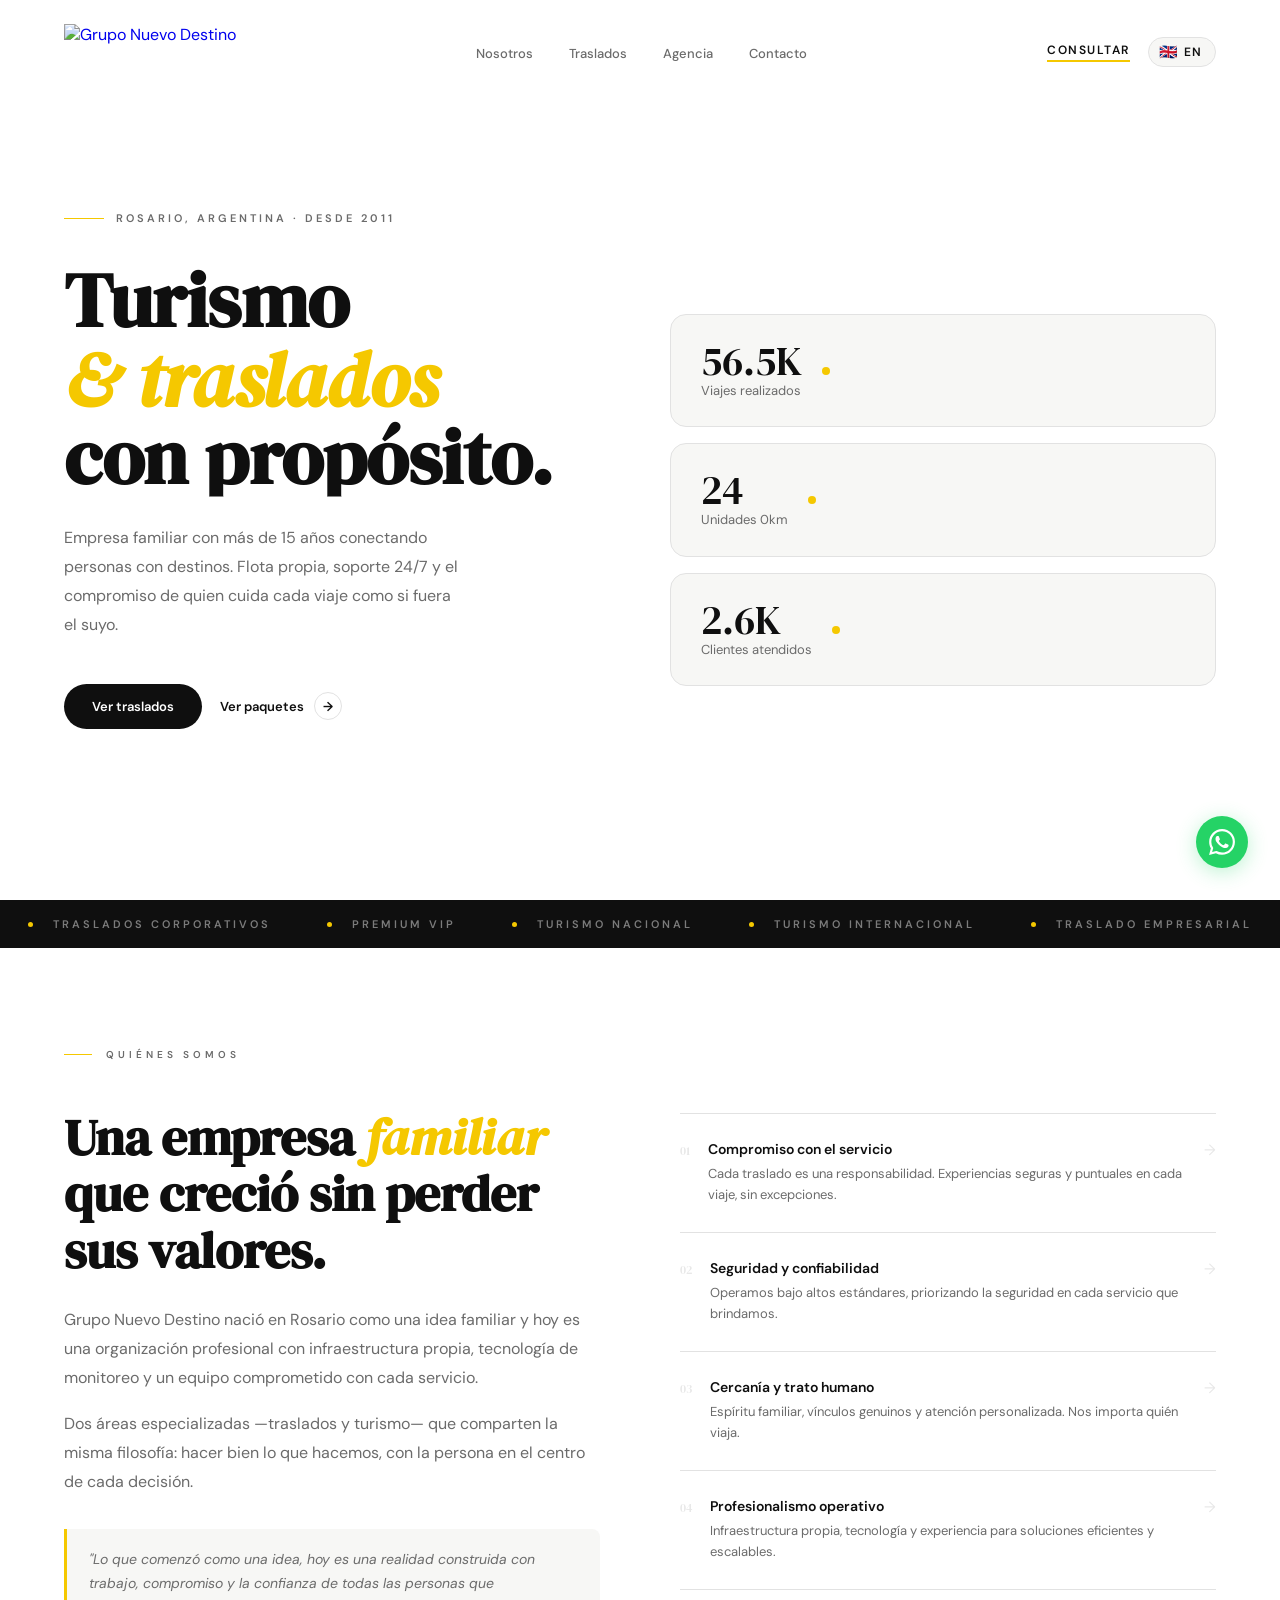
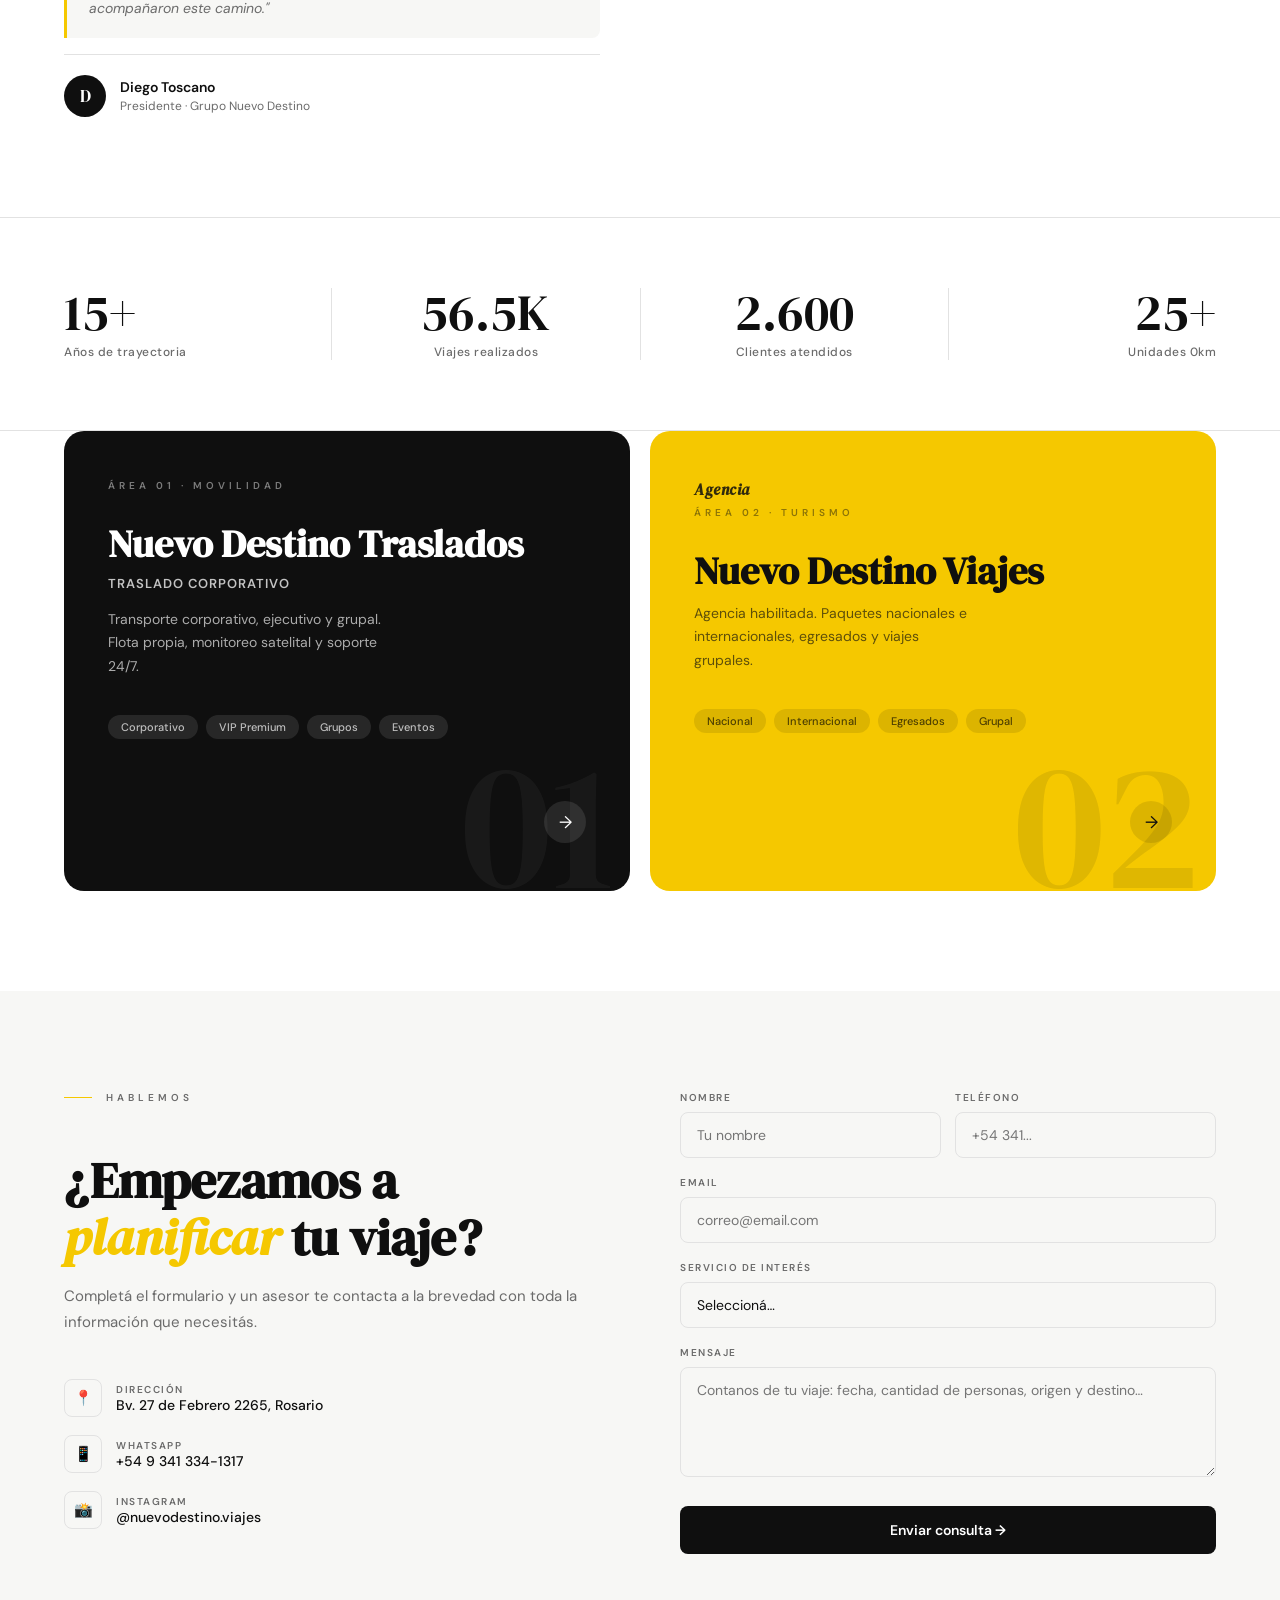
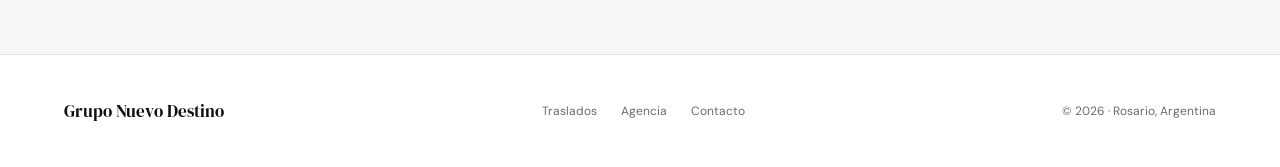
==== agenciaweb/index.html @ 5d3b6c7b "diseño casi finalizado" ====
<!DOCTYPE html>
<html lang="es">
<head>
  <meta charset="UTF-8" />
  <meta name="viewport" content="width=device-width, initial-scale=1.0" />
  <title>Grupo Nuevo Destino</title>
  <link rel="preconnect" href="https://fonts.googleapis.com" />
  <link href="https://fonts.googleapis.com/css2?family=DM+Serif+Display:ital@0;1&family=DM+Sans:wght@300;400;500;600&display=swap" rel="stylesheet" />
  <link rel="stylesheet" href="index.css" />
</head>
<body>

  <!-- ============================================================
       NAVIGATION
  ============================================================ -->
  <nav class="nav" id="js-nav">
    <a href="index.html" class="nav__logo">
      <img
        src="https://i.ibb.co/67HdS4qF/image-removebg-preview.png"
        alt="Grupo Nuevo Destino"
        class="nav__logo-img"
      />
    </a>
    <ul class="nav__links" role="list">
      <li><a href="#nosotros" data-i18n="nav.nosotros">Nosotros</a></li>
      <li><a href="traslados.html" data-i18n="nav.traslados">Traslados</a></li>
      <li><a href="agencia.html" data-i18n="nav.agencia">Agencia</a></li>
      <li><a href="#contacto" data-i18n="nav.contacto">Contacto</a></li>
    </ul>
    <div class="nav__right">
      <a href="#contacto" class="nav__cta" data-i18n="nav.cta">Consultar</a>
      <!-- Language Toggle -->
      <button class="lang-toggle" id="js-lang-toggle" aria-label="Cambiar idioma">
        <span class="lang-toggle__flag" id="js-lang-flag">🇬🇧</span>
        <span class="lang-toggle__label" id="js-lang-label">EN</span>
      </button>
    </div>
  </nav>

  <!-- ============================================================
       HERO
  ============================================================ -->
  <section class="hero" aria-labelledby="hero-heading">
    <!-- Left column -->
    <div class="hero__left">
      <p class="hero__eyebrow" id="js-eyebrow">
        <span class="hero__eyebrow-line" aria-hidden="true"></span>
        <span data-i18n="hero.eyebrow">Rosario, Argentina · Desde 2011</span>
      </p>
      <h1 class="hero__title" id="hero-heading">
        <span class="hero__title-line" data-i18n="hero.title1">Turismo</span>
        <span class="hero__title-line"><em data-i18n="hero.title2">&amp; traslados</em></span>
        <span class="hero__title-line" data-i18n="hero.title3">con propósito.</span>
      </h1>
      <p class="hero__desc" id="js-hero-desc" data-i18n="hero.desc">
        Empresa familiar con más de 15 años conectando personas con destinos.
        Flota propia, soporte 24/7 y el compromiso de quien cuida cada viaje
        como si fuera el suyo.
      </p>
      <div class="hero__actions" id="js-hero-actions">
        <a href="traslados.html" class="btn btn--solid">
          <span data-i18n="hero.btn1">Ver traslados</span>
        </a>
        <a href="agencia.html" class="btn btn--ghost">
          <span data-i18n="hero.btn2">Ver paquetes</span> <span class="btn__arrow" aria-hidden="true">→</span>
        </a>
      </div>
    </div>

    <!-- Right column: stat cards -->
    <div class="hero__stats" id="js-hero-stats" aria-label="Estadísticas">
      <div class="stat-card">
        <div class="stat-card__body">
          <span class="stat-card__number" id="js-count-1" aria-live="polite">0</span>
          <span class="stat-card__label" data-i18n="hero.stat1">Viajes realizados</span>
        </div>
        <span class="stat-card__dot" aria-hidden="true"></span>
      </div>
      <div class="stat-card">
        <div class="stat-card__body">
          <span class="stat-card__number" id="js-count-2" aria-live="polite">0</span>
          <span class="stat-card__label" data-i18n="hero.stat2">Unidades 0km</span>
        </div>
        <span class="stat-card__dot" aria-hidden="true"></span>
      </div>
      <div class="stat-card">
        <div class="stat-card__body">
          <span class="stat-card__number" id="js-count-3" aria-live="polite">0</span>
          <span class="stat-card__label" data-i18n="hero.stat3">Clientes atendidos</span>
        </div>
        <span class="stat-card__dot" aria-hidden="true"></span>
      </div>
    </div>
  </section>

  <!-- ============================================================
       MARQUEE STRIP
  ============================================================ -->
  <div class="marquee" aria-hidden="true">
    <div class="marquee__track" id="js-marquee-track">
      <div class="marquee__item"><span class="marquee__dot"></span><span data-i18n="marquee.1">Traslados Corporativos</span></div>
      <div class="marquee__item"><span class="marquee__dot"></span><span data-i18n="marquee.2">Premium VIP</span></div>
      <div class="marquee__item"><span class="marquee__dot"></span><span data-i18n="marquee.3">Turismo Nacional</span></div>
      <div class="marquee__item"><span class="marquee__dot"></span><span data-i18n="marquee.4">Turismo Internacional</span></div>
      <div class="marquee__item"><span class="marquee__dot"></span><span data-i18n="marquee.5">Traslado Empresarial</span></div>
      <div class="marquee__item"><span class="marquee__dot"></span><span data-i18n="marquee.6">Eventos &amp; Sociales</span></div>
      <div class="marquee__item"><span class="marquee__dot"></span><span data-i18n="marquee.7">Logística Empresarial</span></div>
      <div class="marquee__item"><span class="marquee__dot"></span><span data-i18n="marquee.8">Flota Propia 0KM</span></div>
      <div class="marquee__item"><span class="marquee__dot"></span><span data-i18n="marquee.9">Monitoreo Satelital 24/7</span></div>
      <!-- duplicate for seamless loop -->
      <div class="marquee__item"><span class="marquee__dot"></span><span data-i18n="marquee.1">Traslados Corporativos</span></div>
      <div class="marquee__item"><span class="marquee__dot"></span><span data-i18n="marquee.2">Premium VIP</span></div>
      <div class="marquee__item"><span class="marquee__dot"></span><span data-i18n="marquee.3">Turismo Nacional</span></div>
      <div class="marquee__item"><span class="marquee__dot"></span><span data-i18n="marquee.4">Turismo Internacional</span></div>
      <div class="marquee__item"><span class="marquee__dot"></span><span data-i18n="marquee.5">Traslado Empresarial</span></div>
      <div class="marquee__item"><span class="marquee__dot"></span><span data-i18n="marquee.6">Eventos &amp; Sociales</span></div>
      <div class="marquee__item"><span class="marquee__dot"></span><span data-i18n="marquee.7">Logística Empresarial</span></div>
      <div class="marquee__item"><span class="marquee__dot"></span><span data-i18n="marquee.8">Flota Propia 0KM</span></div>
      <div class="marquee__item"><span class="marquee__dot"></span><span data-i18n="marquee.9">Monitoreo Satelital 24/7</span></div>
    </div>
  </div>

  <!-- ============================================================
       QUIENES SOMOS
  ============================================================ -->
  <section class="section" id="nosotros" aria-labelledby="qs-heading">
    <p class="section__tag" data-reveal="up" data-i18n="about.tag">Quiénes somos</p>
    <div class="about-grid">

      <!-- Left: text + quote -->
      <div class="about-grid__left" data-reveal="left">
        <h2 class="about-grid__heading" id="qs-heading" data-i18n="about.heading">
          Una empresa <em>familiar</em> que creció sin perder sus valores.
        </h2>
        <p class="about-grid__body" data-i18n="about.body1">
          Grupo Nuevo Destino nació en Rosario como una idea familiar y hoy es
          una organización profesional con infraestructura propia, tecnología de
          monitoreo y un equipo comprometido con cada servicio.
        </p>
        <p class="about-grid__body" data-i18n="about.body2">
          Dos áreas especializadas —traslados y turismo— que comparten la misma
          filosofía: hacer bien lo que hacemos, con la persona en el centro de
          cada decisión.
        </p>
        <blockquote class="founder-quote">
          <p class="founder-quote__text" data-i18n="about.quote">
            "Lo que comenzó como una idea, hoy es una realidad construida con
            trabajo, compromiso y la confianza de todas las personas que
            acompañaron este camino."
          </p>
        </blockquote>
        <div class="founder-sig">
          <div class="founder-sig__avatar" aria-hidden="true">D</div>
          <div class="founder-sig__info">
            <span class="founder-sig__name">Diego Toscano</span>
            <span class="founder-sig__role" data-i18n="about.sigRole">Presidente · Grupo Nuevo Destino</span>
          </div>
        </div>
      </div>

      <!-- Right: values list -->
      <ol class="values-list" data-reveal="right">
        <li class="values-list__item">
          <span class="values-list__num" aria-hidden="true">01</span>
          <div class="values-list__content">
            <h4 class="values-list__title" data-i18n="values.1.title">Compromiso con el servicio</h4>
            <p class="values-list__desc" data-i18n="values.1.desc">Cada traslado es una responsabilidad. Experiencias seguras y puntuales en cada viaje, sin excepciones.</p>
          </div>
          <span class="values-list__arrow" aria-hidden="true">→</span>
        </li>
        <li class="values-list__item">
          <span class="values-list__num" aria-hidden="true">02</span>
          <div class="values-list__content">
            <h4 class="values-list__title" data-i18n="values.2.title">Seguridad y confiabilidad</h4>
            <p class="values-list__desc" data-i18n="values.2.desc">Operamos bajo altos estándares, priorizando la seguridad en cada servicio que brindamos.</p>
          </div>
          <span class="values-list__arrow" aria-hidden="true">→</span>
        </li>
        <li class="values-list__item">
          <span class="values-list__num" aria-hidden="true">03</span>
          <div class="values-list__content">
            <h4 class="values-list__title" data-i18n="values.3.title">Cercanía y trato humano</h4>
            <p class="values-list__desc" data-i18n="values.3.desc">Espíritu familiar, vínculos genuinos y atención personalizada. Nos importa quién viaja.</p>
          </div>
          <span class="values-list__arrow" aria-hidden="true">→</span>
        </li>
        <li class="values-list__item">
          <span class="values-list__num" aria-hidden="true">04</span>
          <div class="values-list__content">
            <h4 class="values-list__title" data-i18n="values.4.title">Profesionalismo operativo</h4>
            <p class="values-list__desc" data-i18n="values.4.desc">Infraestructura propia, tecnología y experiencia para soluciones eficientes y escalables.</p>
          </div>
          <span class="values-list__arrow" aria-hidden="true">→</span>
        </li>
      </ol>
    </div>
  </section>

  <!-- ============================================================
       METRICS BAR
  ============================================================ -->
  <div class="metrics-bar" role="list" aria-label="Métricas de la empresa">
    <div class="metrics-bar__item" role="listitem" data-reveal="up">
      <span class="metrics-bar__number">15+</span>
      <span class="metrics-bar__label" data-i18n="metrics.1">Años de trayectoria</span>
    </div>
    <div class="metrics-bar__item" role="listitem" data-reveal="up">
      <span class="metrics-bar__number">56.5K</span>
      <span class="metrics-bar__label" data-i18n="metrics.2">Viajes realizados</span>
    </div>
    <div class="metrics-bar__item" role="listitem" data-reveal="up">
      <span class="metrics-bar__number">2.600</span>
      <span class="metrics-bar__label" data-i18n="metrics.3">Clientes atendidos</span>
    </div>
    <div class="metrics-bar__item" role="listitem" data-reveal="up">
      <span class="metrics-bar__number">25+</span>
      <span class="metrics-bar__label" data-i18n="metrics.4">Unidades 0km</span>
    </div>
  </div>

  <!-- ============================================================
       SERVICE SPLIT CARDS
  ============================================================ -->
  <section class="split-cards" aria-label="Nuestros servicios">

    <!-- DARK card: Traslados -->
    <a href="traslados.html" class="split-card split-card--dark" data-reveal="left" aria-label="Nuevo Destino Traslados">
      <div class="split-card__content">
        <p class="split-card__label" data-i18n="card1.area">Área 01 · Movilidad</p>
        <h3 class="split-card__heading" data-i18n="card1.heading">Nuevo Destino Traslados</h3>
        <!-- NEW: subtitle under title -->
        <p class="split-card__subtitle" data-i18n="card1.subtitle">Traslado Corporativo</p>
        <p class="split-card__desc" data-i18n="card1.desc">Transporte corporativo, ejecutivo y grupal. Flota propia, monitoreo satelital y soporte 24/7.</p>
        <ul class="split-card__chips" role="list">
          <li class="split-card__chip" data-i18n="card1.chip1">Corporativo</li>
          <li class="split-card__chip" data-i18n="card1.chip2">VIP Premium</li>
          <li class="split-card__chip" data-i18n="card1.chip3">Grupos</li>
          <li class="split-card__chip" data-i18n="card1.chip4">Eventos</li>
        </ul>
      </div>
      <!-- Arrow with tooltip -->
      <div class="split-card__arrow-wrap">
        <span class="split-card__arrow" aria-hidden="true">→</span>
        <span class="split-card__arrow-tooltip" data-i18n="card1.tooltip">Ver todos los traslados →</span>
      </div>
      <span class="split-card__bg-num" aria-hidden="true">01</span>
    </a>

    <!-- YELLOW card: Viajes -->
    <a href="agencia.html" class="split-card split-card--yellow" data-reveal="right" aria-label="Nuevo Destino Viajes">
      <div class="split-card__content">
        <!-- NEW: "agencia" label above heading -->
        <p class="split-card__super-label" data-i18n="card2.superLabel">Agencia</p>
        <p class="split-card__label" data-i18n="card2.area">Área 02 · Turismo</p>
        <h3 class="split-card__heading" data-i18n="card2.heading">Nuevo Destino Viajes</h3>
        <p class="split-card__desc" data-i18n="card2.desc">Agencia habilitada. Paquetes nacionales e internacionales, egresados y viajes grupales.</p>
        <ul class="split-card__chips" role="list">
          <li class="split-card__chip" data-i18n="card2.chip1">Nacional</li>
          <li class="split-card__chip" data-i18n="card2.chip2">Internacional</li>
          <li class="split-card__chip" data-i18n="card2.chip3">Egresados</li>
          <li class="split-card__chip" data-i18n="card2.chip4">Grupal</li>
        </ul>
      </div>
      <!-- Arrow with tooltip -->
      <div class="split-card__arrow-wrap">
        <span class="split-card__arrow" aria-hidden="true">→</span>
        <span class="split-card__arrow-tooltip" data-i18n="card2.tooltip">Ver paquetes de viaje →</span>
      </div>
      <span class="split-card__bg-num" aria-hidden="true">02</span>
    </a>

  </section>

  <!-- ============================================================
       CONTACT SECTION
  ============================================================ -->
  <section class="contact section section--alt" id="contacto" aria-labelledby="contact-heading">
    <!-- Left: info -->
    <div class="contact__info" data-reveal="left">
      <p class="section__tag" data-i18n="contact.tag">Hablemos</p>
      <h2 class="contact__heading" id="contact-heading" data-i18n="contact.heading">
        ¿Empezamos a <em>planificar</em> tu viaje?
      </h2>
      <p class="contact__sub" data-i18n="contact.sub">
        Completá el formulario y un asesor te contacta a la brevedad con toda la información que necesitás.
      </p>
      <ul class="contact-details" role="list">
        <li class="contact-details__item">
          <span class="contact-details__icon" aria-hidden="true">📍</span>
          <div>
            <span class="contact-details__label" data-i18n="contact.addr.label">Dirección</span>
            <span class="contact-details__value">Bv. 27 de Febrero 2265, Rosario</span>
          </div>
        </li>
        <li class="contact-details__item">
          <span class="contact-details__icon" aria-hidden="true">📱</span>
          <div>
            <span class="contact-details__label" data-i18n="contact.wa.label">WhatsApp</span>
            <span class="contact-details__value">+54 9 341 334-1317</span>
          </div>
        </li>
        <li class="contact-details__item">
          <span class="contact-details__icon" aria-hidden="true">📸</span>
          <div>
            <span class="contact-details__label">Instagram</span>
            <span class="contact-details__value">@nuevodestino.viajes</span>
          </div>
        </li>
      </ul>
    </div>

    <!-- Right: form -->
    <div class="contact__form-wrap" data-reveal="right">
      <form class="contact-form" id="js-contact-form" novalidate>
        <div class="form-row">
          <div class="form-field">
            <label class="form-field__label" for="c-name" data-i18n="form.name.label">Nombre</label>
            <input class="form-field__input" id="c-name" type="text" placeholder="Tu nombre" required data-i18n-ph="form.name.ph" />
          </div>
          <div class="form-field">
            <label class="form-field__label" for="c-phone" data-i18n="form.phone.label">Teléfono</label>
            <input class="form-field__input" id="c-phone" type="tel" placeholder="+54 341..." />
          </div>
        </div>
        <div class="form-field">
          <label class="form-field__label" for="c-email" data-i18n="form.email.label">Email</label>
          <input class="form-field__input" id="c-email" type="email" placeholder="correo@email.com" required />
        </div>
        <div class="form-field">
          <label class="form-field__label" for="c-service" data-i18n="form.service.label">Servicio de interés</label>
          <select class="form-field__input" id="c-service">
            <option value="" data-i18n="form.service.opt0">Seleccioná…</option>
            <option data-i18n="form.service.opt1">Traslados corporativos</option>
            <option data-i18n="form.service.opt2">Traslados ejecutivos / VIP</option>
            <option data-i18n="form.service.opt3">Alquiler de unidad</option>
            <option data-i18n="form.service.opt4">Turismo nacional</option>
            <option data-i18n="form.service.opt5">Turismo internacional</option>
            <option data-i18n="form.service.opt6">Eventos</option>
            <option data-i18n="form.service.opt7">Otro</option>
          </select>
        </div>
        <div class="form-field">
          <label class="form-field__label" for="c-msg" data-i18n="form.msg.label">Mensaje</label>
          <textarea
            class="form-field__input form-field__input--textarea"
            id="c-msg"
            placeholder="Contanos de tu viaje: fecha, cantidad de personas, origen y destino…"
            data-i18n-ph="form.msg.ph"
          ></textarea>
        </div>
        <button class="btn btn--submit btn--full" type="submit">
          <span data-i18n="form.submit">Enviar consulta →</span>
        </button>
      </form>
    </div>
  </section>

  <!-- ============================================================
       FOOTER
  ============================================================ -->
  <footer class="footer">
    <span class="footer__brand">Grupo Nuevo Destino</span>
    <nav class="footer__nav" aria-label="Footer">
      <a href="traslados.html" data-i18n="nav.traslados">Traslados</a>
      <a href="agencia.html" data-i18n="nav.agencia">Agencia</a>
      <a href="#contacto" data-i18n="nav.contacto">Contacto</a>
    </nav>
    <small class="footer__copy">© 2026 · Rosario, Argentina</small>
  </footer>

  <!-- ============================================================
       WHATSAPP FLOAT BUTTON
  ============================================================ -->
  <a
    class="wsp-btn"
    href="https://wa.me/5493413341317?text=Hola!%20Quiero%20consultar."
    target="_blank"
    rel="noopener noreferrer"
    aria-label="Consultar por WhatsApp"
  >
    <span class="wsp-btn__tooltip" data-i18n="wsp.tooltip">Escribinos</span>
    <svg width="26" height="26" viewBox="0 0 24 24" fill="currentColor" aria-hidden="true">
      <path d="M17.472 14.382c-.297-.149-1.758-.867-2.03-.967-.273-.099-.471-.148-.67.15-.197.297-.767.966-.94 1.164-.173.199-.347.223-.644.075-.297-.15-1.255-.463-2.39-1.475-.883-.788-1.48-1.761-1.653-2.059-.173-.297-.018-.458.13-.606.134-.133.298-.347.446-.52.149-.174.198-.298.298-.497.099-.198.05-.371-.025-.52-.075-.149-.669-1.612-.916-2.207-.242-.579-.487-.5-.669-.51-.173-.008-.371-.01-.57-.01-.198 0-.52.074-.792.372-.272.297-1.04 1.016-1.04 2.479 0 1.462 1.065 2.875 1.213 3.074.149.198 2.096 3.2 5.077 4.487.709.306 1.262.489 1.694.625.712.227 1.36.195 1.871.118.571-.085 1.758-.719 2.006-1.413.248-.694.248-1.289.173-1.413-.074-.124-.272-.198-.57-.347m-5.421 7.403h-.004a9.87 9.87 0 01-5.031-1.378l-.361-.214-3.741.982.998-3.648-.235-.374a9.86 9.86 0 01-1.51-5.26c.001-5.45 4.436-9.884 9.888-9.884 2.64 0 5.122 1.03 6.988 2.898a9.825 9.825 0 012.893 6.994c-.003 5.45-4.437 9.884-9.885 9.884m8.413-18.297A11.815 11.815 0 0012.05 0C5.495 0 .16 5.335.157 11.892c0 2.096.547 4.142 1.588 5.945L.057 24l6.305-1.654a11.882 11.882 0 005.683 1.448h.005c6.554 0 11.89-5.335 11.893-11.893a11.821 11.821 0 00-3.48-8.413z"/>
    </svg>
  </a>

  <script src="index.js"></script>
</body>
</html>
---- agenciaweb/index.css ----
/* ============================================================
   NUEVO DESTINO — index.css
   Metodología : BEM  (Block__Element--Modifier)
   Fuentes     : DM Serif Display + DM Sans
   Paleta      : Amarillo #F5C800 · Negro #0f0f0f · Blanco #fff
   ============================================================ */

/* ── 1. CUSTOM PROPERTIES ────────────────────────────────── */
:root {
  --color-yellow:      #F5C800;
  --color-black:       #0f0f0f;
  --color-grey:        #6b6b6b;
  --color-grey-light:  #e8e8e8;
  --color-bg:          #f7f7f5;
  --color-white:       #ffffff;
  --color-border:      #e2e2e2;
  --color-green:       #25D366;

  --font-display: 'DM Serif Display', serif;
  --font-body:    'DM Sans', sans-serif;

  --radius-sm:   8px;
  --radius-md:   12px;
  --radius-lg:   16px;
  --radius-xl:   20px;
  --radius-pill: 100px;

  --shadow-card:  0 10px 28px rgba(0, 0, 0, 0.07);
  --transition:   0.25s ease;
  --transition-smooth: 0.38s cubic-bezier(0.22, 1, 0.36, 1);
}

/* ── 2. RESET & BASE ─────────────────────────────────────── */
*,
*::before,
*::after {
  margin: 0;
  padding: 0;
  box-sizing: border-box;
}

html { scroll-behavior: smooth; }

body {
  font-family: var(--font-body);
  background: var(--color-white);
  color: var(--color-black);
  overflow-x: hidden;
}

/* ── 3. NAVIGATION ───────────────────────────────────────── */
.nav {
  position: fixed;
  top: 0; left: 0; right: 0;
  z-index: 100;
  display: flex;
  align-items: center;
  justify-content: space-between;
  padding: 24px 64px;
  background: rgba(255, 255, 255, 0.92);
  backdrop-filter: blur(20px);
  border-bottom: 1px solid transparent;
  transition: border-color var(--transition), padding 0.4s ease;
}

.nav--scrolled {
  border-color: var(--color-border);
  padding: 16px 64px;
}

/* Logo */
.nav__logo       { text-decoration: none; display: flex; align-items: center; }
.nav__logo-img   { height: 56px; width: auto; display: block; object-fit: contain; }

/* Links */
.nav__links {
  display: flex;
  gap: 36px;
  list-style: none;
}

.nav__links a {
  text-decoration: none;
  color: var(--color-grey);
  font-size: 13px;
  font-weight: 500;
  position: relative;
  transition: color var(--transition);
}

.nav__links a::after {
  content: '';
  position: absolute;
  bottom: -3px; left: 0;
  width: 0;
  height: 1.5px;
  background: var(--color-yellow);
  transition: width var(--transition);
}

.nav__links a:hover        { color: var(--color-yellow); }
.nav__links a:hover::after { width: 100%; }

/* Right side wrapper (CTA + lang toggle) */
.nav__right {
  display: flex;
  align-items: center;
  gap: 18px;
}

/* CTA */
.nav__cta {
  font-size: 12px;
  font-weight: 600;
  letter-spacing: 1.5px;
  text-transform: uppercase;
  text-decoration: none;
  color: var(--color-black);
  border-bottom: 2px solid var(--color-yellow);
  padding-bottom: 2px;
  transition: letter-spacing var(--transition), color var(--transition);
}
.nav__cta:hover { letter-spacing: 2.5px; color: var(--color-yellow); }

/* ── 3a. LANGUAGE TOGGLE ─────────────────────────────────── */
.lang-toggle {
  display: flex;
  align-items: center;
  gap: 6px;
  background: var(--color-bg);
  border: 1.5px solid var(--color-border);
  border-radius: var(--radius-pill);
  padding: 6px 14px 6px 10px;
  cursor: pointer;
  font-family: var(--font-body);
  font-size: 12px;
  font-weight: 600;
  color: var(--color-black);
  letter-spacing: 0.5px;
  transition: background var(--transition), border-color var(--transition), transform var(--transition);
  white-space: nowrap;
}
.lang-toggle:hover {
  background: var(--color-yellow);
  border-color: var(--color-yellow);
  transform: scale(1.04);
}
.lang-toggle__flag { font-size: 15px; line-height: 1; }
.lang-toggle__label { text-transform: uppercase; }

/* ── 4. HERO ─────────────────────────────────────────────── */
.hero {
  min-height: 100vh;
  display: grid;
  grid-template-columns: 1fr 1fr;
  align-items: center;
  gap: 60px;
  padding: 0 64px;
}

/* Left column */
.hero__left    { padding: 120px 0 80px; }

.hero__eyebrow {
  display: flex;
  align-items: center;
  gap: 12px;
  font-size: 11px;
  font-weight: 600;
  letter-spacing: 3px;
  text-transform: uppercase;
  color: var(--color-grey);
  margin-bottom: 36px;
  opacity: 0;
  transform: translateY(16px);
}

.hero__eyebrow-line {
  display: inline-block;
  width: 40px;
  height: 1px;
  background: var(--color-yellow);
}

.hero__title {
  font-family: var(--font-display);
  font-size: clamp(52px, 6vw, 90px);
  line-height: 1.02;
  letter-spacing: -0.5px;
  margin-bottom: 28px;
}

.hero__title-line {
  display: block;
  clip-path: inset(0 0 100% 0);
  transition: clip-path 0.9s cubic-bezier(0.22, 1, 0.36, 1);
}

.hero__title em { font-style: italic; color: var(--color-yellow); }

.hero__desc {
  font-size: 16px;
  line-height: 1.8;
  color: var(--color-grey);
  max-width: 400px;
  margin-bottom: 44px;
  opacity: 0;
  transform: translateY(20px);
}

.hero__actions {
  display: flex;
  gap: 18px;
  align-items: center;
  opacity: 0;
  transform: translateY(20px);
}

/* Right column */
.hero__stats {
  display: flex;
  flex-direction: column;
  gap: 16px;
  padding-top: 100px;
  opacity: 0;
  transform: translateX(36px);
}

/* ── 4a. STAT CARD ───────────────────────────────────────── */
.stat-card {
  background: var(--color-bg);
  border: 1px solid var(--color-border);
  border-radius: var(--radius-lg);
  padding: 26px 30px;
  display: flex;
  align-items: center;
  gap: 20px;
  transition: transform var(--transition-smooth), box-shadow var(--transition-smooth);
}
.stat-card:hover {
  transform: translateX(-10px);
  box-shadow: var(--shadow-card);
}

.stat-card__body   { display: flex; flex-direction: column; }
.stat-card__number { font-family: var(--font-display); font-size: 40px; color: var(--color-black); line-height: 1; }
.stat-card__label  { font-size: 13px; color: var(--color-grey); line-height: 1.5; }
.stat-card__dot    { width: 8px; height: 8px; border-radius: 50%; background: var(--color-yellow); flex-shrink: 0; }

/* ── 5. MARQUEE ──────────────────────────────────────────── */
.marquee {
  border-top: 1px solid var(--color-black);
  border-bottom: 1px solid var(--color-black);
  overflow: hidden;
  padding: 16px 0;
  background: var(--color-black);
}

.marquee__track {
  display: flex;
  white-space: nowrap;
  animation: marquee-scroll 20s linear infinite;
}

.marquee__item {
  display: flex;
  align-items: center;
  gap: 20px;
  padding: 0 28px;
  font-size: 11px;
  font-weight: 600;
  letter-spacing: 3px;
  text-transform: uppercase;
  color: rgba(255, 255, 255, 0.45);
  flex-shrink: 0;
}

.marquee__dot {
  width: 5px;
  height: 5px;
  border-radius: 50%;
  background: var(--color-yellow);
}

@keyframes marquee-scroll {
  from { transform: translateX(0); }
  to   { transform: translateX(-50%); }
}

/* ── 6. GENERIC SECTION ──────────────────────────────────── */
.section {
  padding: 100px 64px;
}
.section--alt { background: var(--color-bg); }

.section__tag {
  font-size: 10px;
  font-weight: 600;
  letter-spacing: 4px;
  text-transform: uppercase;
  color: var(--color-grey);
  margin-bottom: 48px;
  display: flex;
  align-items: center;
  gap: 14px;
}
.section__tag::before {
  content: '';
  width: 28px;
  height: 1px;
  background: var(--color-yellow);
}

/* ── 7. ABOUT / QUIENES SOMOS ────────────────────────────── */
.about-grid {
  display: grid;
  grid-template-columns: 1fr 1fr;
  gap: 80px;
  align-items: start;
}

.about-grid__heading {
  font-family: var(--font-display);
  font-size: clamp(36px, 4vw, 58px);
  line-height: 1.1;
  margin-bottom: 28px;
}
.about-grid__heading em { font-style: italic; color: var(--color-yellow); }
.about-grid__body       { font-size: 16px; line-height: 1.8; color: var(--color-grey); margin-bottom: 18px; }

/* Founder quote */
.founder-quote {
  margin-top: 32px;
  padding: 18px 22px;
  background: var(--color-bg);
  border-left: 3px solid var(--color-yellow);
  border-radius: 0 var(--radius-sm) var(--radius-sm) 0;
}
.founder-quote__text { font-size: 14px; font-style: italic; color: var(--color-grey); line-height: 1.75; }

/* Founder signature */
.founder-sig {
  margin-top: 16px;
  padding-top: 20px;
  border-top: 1px solid var(--color-border);
  display: flex;
  align-items: center;
  gap: 14px;
}

.founder-sig__avatar {
  width: 42px;
  height: 42px;
  border-radius: 50%;
  background: var(--color-black);
  display: flex;
  align-items: center;
  justify-content: center;
  font-family: var(--font-display);
  font-size: 17px;
  color: var(--color-white);
  flex-shrink: 0;
}

.founder-sig__info { display: flex; flex-direction: column; gap: 2px; }
.founder-sig__name { font-size: 14px; font-weight: 600; }
.founder-sig__role { font-size: 12px; color: var(--color-grey); }

/* ── 7a. VALUES LIST ─────────────────────────────────────── */
.values-list {
  list-style: none;
  padding-top: 4px;
}

.values-list__item {
  padding: 26px 0;
  border-bottom: 1px solid var(--color-border);
  display: flex;
  gap: 18px;
  align-items: flex-start;
  transition: padding-left var(--transition);
}
.values-list__item:first-child { border-top: 1px solid var(--color-border); }
.values-list__item:hover       { padding-left: 10px; }

.values-list__num {
  font-family: var(--font-display);
  font-size: 12px;
  color: var(--color-grey-light);
  flex-shrink: 0;
  padding-top: 3px;
}

.values-list__content { flex: 1; }
.values-list__title   { font-size: 14px; font-weight: 600; margin-bottom: 5px; }
.values-list__desc    { font-size: 13px; color: var(--color-grey); line-height: 1.65; }

.values-list__arrow {
  margin-left: auto;
  color: var(--color-grey-light);
  font-size: 15px;
  flex-shrink: 0;
  transition: color var(--transition), transform var(--transition);
}
.values-list__item:hover .values-list__arrow {
  color: var(--color-yellow);
  transform: translateX(4px);
}

/* ── 8. METRICS BAR ──────────────────────────────────────── */
.metrics-bar {
  padding: 70px 64px;
  border-top: 1px solid var(--color-border);
  border-bottom: 1px solid var(--color-border);
  display: flex;
}

.metrics-bar__item {
  flex: 1;
  text-align: center;
  padding: 0 40px;
  border-right: 1px solid var(--color-border);
  display: flex;
  flex-direction: column;
  gap: 6px;
}
.metrics-bar__item:first-child { padding-left: 0; text-align: left; }
.metrics-bar__item:last-child  { border-right: none; padding-right: 0; text-align: right; }

.metrics-bar__number { font-family: var(--font-display); font-size: 50px; line-height: 1; }
.metrics-bar__label  { font-size: 12px; font-weight: 500; letter-spacing: 0.5px; color: var(--color-grey); }

/* ── 9. SPLIT CARDS ──────────────────────────────────────── */
.split-cards {
  padding: 0 64px 100px;
  display: grid;
  grid-template-columns: 1fr 1fr;
  gap: 20px;
}

.split-card {
  border-radius: var(--radius-xl);
  padding: 48px 44px;
  text-decoration: none;
  display: flex;
  flex-direction: column;
  justify-content: space-between;
  min-height: 460px;
  position: relative;
  overflow: hidden;
  transition: transform 0.4s cubic-bezier(0.22, 1, 0.36, 1);
}
.split-card:hover { transform: scale(1.016); }

.split-card--dark   { background: var(--color-black); color: var(--color-white); }
.split-card--yellow { background: var(--color-yellow); color: var(--color-black); }

/* NEW: super label "Agencia" above area label on yellow card */
.split-card__super-label {
  font-family: var(--font-display);
  font-size: 15px;
  font-style: italic;
  font-weight: 700;
  letter-spacing: 0.5px;
  color: var(--color-black);
  margin-bottom: 6px;
  opacity: 0.85;
}

.split-card__label {
  font-size: 10px;
  font-weight: 600;
  letter-spacing: 4px;
  text-transform: uppercase;
  opacity: 0.45;
  margin-bottom: 32px;
}

.split-card__heading {
  font-family: var(--font-display);
  font-size: clamp(30px, 3vw, 48px);
  line-height: 1.05;
  margin-bottom: 10px;
}

/* NEW: subtitle under heading on dark card */
.split-card__subtitle {
  font-size: 13px;
  font-weight: 600;
  letter-spacing: 1px;
  color: var(--color-white);
  opacity: 0.75;
  margin-bottom: 16px;
  text-transform: uppercase;
}

.split-card__desc {
  font-size: 14px;
  line-height: 1.7;
  opacity: 0.65;
  max-width: 280px;
  margin-bottom: 36px;
}

.split-card__chips {
  display: flex;
  gap: 8px;
  flex-wrap: wrap;
  list-style: none;
  margin-bottom: 36px;
}

.split-card__chip {
  font-size: 11px;
  padding: 5px 13px;
  border-radius: var(--radius-pill);
  font-weight: 500;
}
.split-card--dark   .split-card__chip { background: rgba(255,255,255,0.10); color: rgba(255,255,255,0.70); }
.split-card--yellow .split-card__chip { background: rgba(0,0,0,0.10);       color: rgba(0,0,0,0.65); }

/* ── Arrow + tooltip wrapper ────────────────────────────── */
.split-card__arrow-wrap {
  position: relative;
  display: flex;
  align-items: center;
  align-self: flex-end;
  gap: 0;
}

.split-card__arrow {
  width: 42px;
  height: 42px;
  border-radius: 50%;
  display: flex;
  align-items: center;
  justify-content: center;
  font-size: 17px;
  flex-shrink: 0;
  transition: transform var(--transition-smooth);
  z-index: 1;
}
.split-card--dark   .split-card__arrow { background: rgba(255,255,255,0.10); color: var(--color-white); }
.split-card--yellow .split-card__arrow { background: rgba(0,0,0,0.10);       color: var(--color-black); }

.split-card:hover .split-card__arrow { transform: rotate(45deg); }

/* Tooltip panel that slides from the left of the arrow */
.split-card__arrow-tooltip {
  position: absolute;
  right: calc(100% + 10px);
  top: 50%;
  transform: translateY(-50%) translateX(12px);
  opacity: 0;
  pointer-events: none;
  white-space: nowrap;
  font-size: 12px;
  font-weight: 600;
  letter-spacing: 0.5px;
  padding: 8px 14px;
  border-radius: var(--radius-pill);
  transition: opacity 0.28s ease, transform 0.28s cubic-bezier(0.22, 1, 0.36, 1);
}
.split-card--dark   .split-card__arrow-tooltip {
  background: rgba(255,255,255,0.15);
  color: var(--color-white);
  border: 1px solid rgba(255,255,255,0.15);
}
.split-card--yellow .split-card__arrow-tooltip {
  background: rgba(0,0,0,0.12);
  color: var(--color-black);
  border: 1px solid rgba(0,0,0,0.10);
}

.split-card:hover .split-card__arrow-tooltip,
.split-card:focus-within .split-card__arrow-tooltip {
  opacity: 1;
  transform: translateY(-50%) translateX(0);
}

/* Touch/active fallback */
.split-card:active .split-card__arrow-tooltip {
  opacity: 1;
  transform: translateY(-50%) translateX(0);
}

.split-card__bg-num {
  position: absolute;
  bottom: -24px; right: 16px;
  font-family: var(--font-display);
  font-size: 180px;
  line-height: 1;
  pointer-events: none;
  user-select: none;
}
.split-card--dark   .split-card__bg-num { opacity: 0.04; color: var(--color-white); }
.split-card--yellow .split-card__bg-num { opacity: 0.09; color: var(--color-black); }

/* ── 10. CONTACT SECTION ─────────────────────────────────── */
.contact {
  padding: 100px 64px;
  display: grid;
  grid-template-columns: 1fr 1fr;
  gap: 80px;
  align-items: start;
}

.contact__heading {
  font-family: var(--font-display);
  font-size: clamp(34px, 4vw, 54px);
  line-height: 1.1;
  margin-bottom: 18px;
}
.contact__heading em { font-style: italic; color: var(--color-yellow); }

.contact__sub {
  font-size: 15px;
  color: var(--color-grey);
  line-height: 1.75;
  margin-bottom: 44px;
}

/* Contact details list */
.contact-details { list-style: none; display: flex; flex-direction: column; gap: 18px; }

.contact-details__item {
  display: flex;
  align-items: center;
  gap: 14px;
}

.contact-details__icon {
  width: 38px;
  height: 38px;
  border-radius: var(--radius-sm);
  background: var(--color-bg);
  border: 1px solid var(--color-border);
  display: flex;
  align-items: center;
  justify-content: center;
  font-size: 15px;
  flex-shrink: 0;
}

.contact-details__label {
  display: block;
  font-size: 10px;
  font-weight: 600;
  letter-spacing: 1.5px;
  text-transform: uppercase;
  color: var(--color-grey);
}

.contact-details__value { display: block; font-size: 14px; font-weight: 500; }

/* ── 11. FORM COMPONENTS ─────────────────────────────────── */
.form-row   { display: grid; grid-template-columns: 1fr 1fr; gap: 14px; }
.form-field { margin-bottom: 18px; }

.form-field__label {
  display: block;
  font-size: 10px;
  font-weight: 600;
  letter-spacing: 1.5px;
  text-transform: uppercase;
  color: var(--color-grey);
  margin-bottom: 8px;
}

.form-field__input {
  width: 100%;
  background: var(--color-bg);
  border: 1px solid var(--color-border);
  border-radius: var(--radius-sm);
  padding: 13px 16px;
  color: var(--color-black);
  font-family: var(--font-body);
  font-size: 14px;
  outline: none;
  appearance: none;
  transition: border-color var(--transition), background var(--transition);
}
.form-field__input:focus          { border-color: var(--color-black); background: var(--color-white); }
.form-field__input--textarea      { min-height: 110px; resize: vertical; }

/* ── 12. BUTTONS ─────────────────────────────────────────── */
.btn {
  font-family: var(--font-body);
  font-size: 13px;
  font-weight: 600;
  text-decoration: none;
  display: inline-flex;
  align-items: center;
  gap: 10px;
  cursor: pointer;
  border: none;
  transition: all var(--transition-smooth);
}

/* Solid pill button */
.btn--solid {
  background: var(--color-black);
  color: var(--color-white);
  padding: 14px 28px;
  border-radius: var(--radius-pill);
  position: relative;
  overflow: hidden;
}
.btn--solid::before {
  content: '';
  position: absolute;
  inset: 0;
  background: var(--color-yellow);
  transform: scaleX(0);
  transform-origin: left;
  transition: transform var(--transition-smooth);
  border-radius: var(--radius-pill);
}
.btn--solid span     { position: relative; z-index: 1; transition: color var(--transition-smooth); }
.btn--solid:hover::before { transform: scaleX(1); }
.btn--solid:hover span    { color: var(--color-black); }

/* Ghost text button */
.btn--ghost { color: var(--color-black); transition: gap var(--transition), color var(--transition); }
.btn--ghost:hover { gap: 16px; color: var(--color-yellow); }

.btn__arrow {
  width: 28px;
  height: 28px;
  border-radius: 50%;
  border: 1.5px solid var(--color-border);
  display: flex;
  align-items: center;
  justify-content: center;
  font-size: 13px;
  transition: background var(--transition), border-color var(--transition), color var(--transition);
}
.btn--ghost:hover .btn__arrow { background: var(--color-yellow); border-color: var(--color-yellow); color: var(--color-black); }

/* Submit button */
.btn--submit {
  width: 100%;
  background: var(--color-black);
  color: var(--color-white);
  padding: 15px;
  border-radius: var(--radius-sm);
  font-size: 14px;
  font-weight: 600;
  position: relative;
  overflow: hidden;
  margin-top: 6px;
  justify-content: center;
}
.btn--submit::before {
  content: '';
  position: absolute;
  inset: 0;
  background: var(--color-yellow);
  transform: scaleX(0);
  transform-origin: left;
  transition: transform var(--transition-smooth);
}
.btn--submit span             { position: relative; z-index: 1; transition: color var(--transition-smooth); }
.btn--submit:hover::before    { transform: scaleX(1); }
.btn--submit:hover span       { color: var(--color-black); }
.btn--full                    { width: 100%; justify-content: center; }

/* ── 13. FOOTER ──────────────────────────────────────────── */
.footer {
  padding: 44px 64px;
  border-top: 1px solid var(--color-border);
  display: flex;
  justify-content: space-between;
  align-items: center;
}

.footer__brand { font-family: var(--font-display); font-size: 17px; }

.footer__nav { display: flex; gap: 24px; }
.footer__nav a { font-size: 12px; color: var(--color-grey); text-decoration: none; transition: color var(--transition); }
.footer__nav a:hover { color: var(--color-yellow); }

.footer__copy { font-size: 12px; color: var(--color-grey); }

/* ── 14. WHATSAPP FLOAT BUTTON ───────────────────────────── */
.wsp-btn {
  position: fixed;
  bottom: 32px; right: 32px;
  z-index: 200;
  width: 52px; height: 52px;
  border-radius: 50%;
  background: var(--color-green);
  color: var(--color-white);
  display: flex;
  align-items: center;
  justify-content: center;
  box-shadow: 0 4px 20px rgba(37, 211, 102, 0.3);
  text-decoration: none;
  transition: transform var(--transition);
}
.wsp-btn:hover { transform: scale(1.1) rotate(-5deg); }

.wsp-btn__tooltip {
  position: absolute;
  right: 62px; top: 50%;
  transform: translateY(-50%);
  background: var(--color-black);
  color: var(--color-white);
  padding: 7px 12px;
  border-radius: var(--radius-sm);
  white-space: nowrap;
  font-size: 12px;
  font-weight: 500;
  opacity: 0;
  pointer-events: none;
  transition: opacity var(--transition);
  font-family: var(--font-body);
}
.wsp-btn:hover .wsp-btn__tooltip { opacity: 1; }

/* ── 15. SCROLL REVEAL ───────────────────────────────────── */
[data-reveal] {
  opacity: 0;
  transition: opacity 0.75s ease, transform 0.75s ease;
}
[data-reveal="up"]    { transform: translateY(30px); }
[data-reveal="left"]  { transform: translateX(-30px); }
[data-reveal="right"] { transform: translateX(30px); }
[data-reveal].is-visible { opacity: 1; transform: none; }

/* ── 16. RESPONSIVE ──────────────────────────────────────── */
@media (max-width: 900px) {
  .nav              { padding: 18px 24px; }
  .nav--scrolled    { padding: 14px 24px; }
  .nav__links       { display: none; }

  .hero             { grid-template-columns: 1fr; padding: 0 24px; padding-top: 100px; }
  .hero__left       { padding: 0; }
  .hero__stats      { flex-direction: row; overflow-x: auto; padding-top: 0; }
  .stat-card        { min-width: 180px; }

  .section          { padding: 72px 24px; }
  .about-grid       { grid-template-columns: 1fr; gap: 44px; }

  .metrics-bar      { padding: 56px 24px; flex-wrap: wrap; }
  .metrics-bar__item { flex: 50%; padding: 16px; border-right: none; border-bottom: 1px solid var(--color-border); text-align: center; }
  .metrics-bar__item:first-child { text-align: center; }

  .split-cards      { padding: 0 24px 80px; grid-template-columns: 1fr; }

  /* On mobile: tooltip shows below arrow instead of to the side */
  .split-card__arrow-tooltip {
    right: auto;
    left: 0;
    top: calc(100% + 8px);
    transform: translateY(8px);
    white-space: normal;
    max-width: 180px;
  }
  .split-card:hover .split-card__arrow-tooltip,
  .split-card:active .split-card__arrow-tooltip {
    transform: translateY(0);
  }

  .contact          { padding: 72px 24px; grid-template-columns: 1fr; gap: 44px; }
  .form-row         { grid-template-columns: 1fr; }

  .footer           { flex-direction: column; gap: 14px; text-align: center; padding: 28px 24px; }

  .nav__right       { gap: 12px; }
}
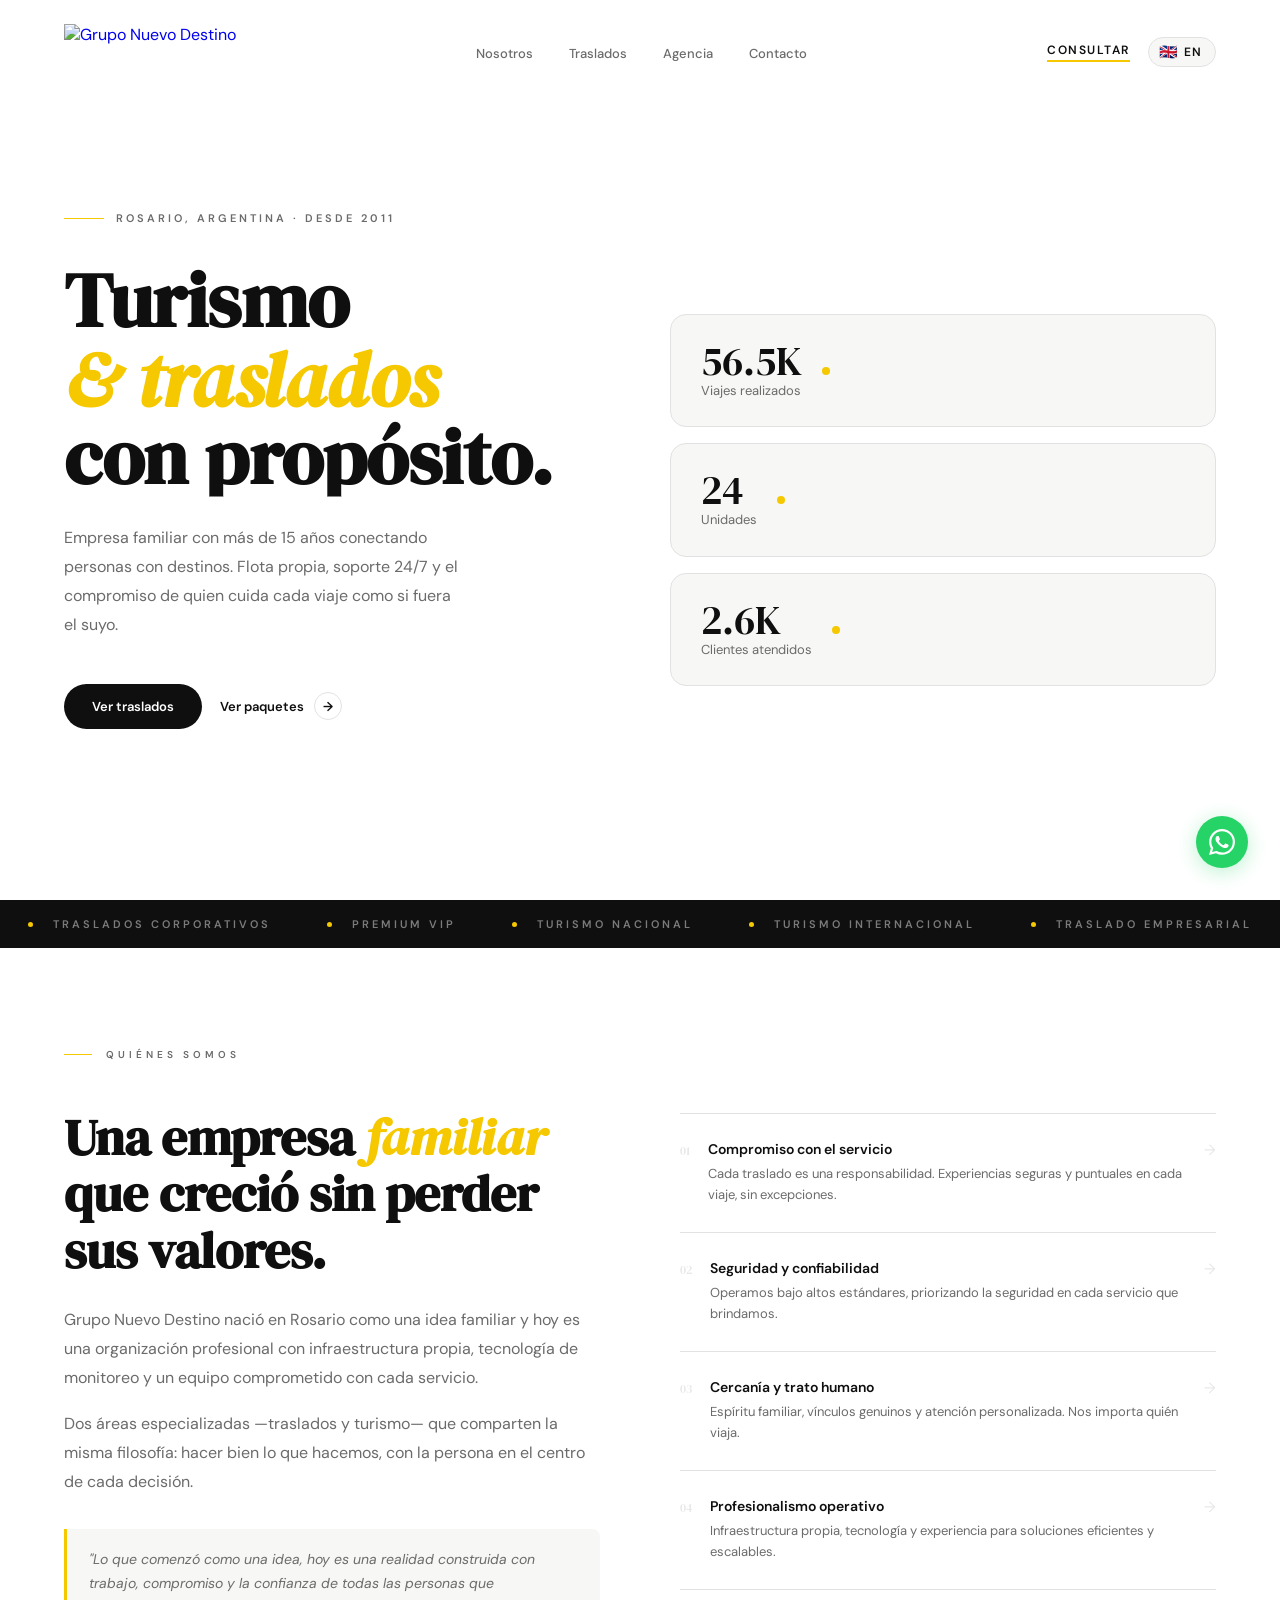
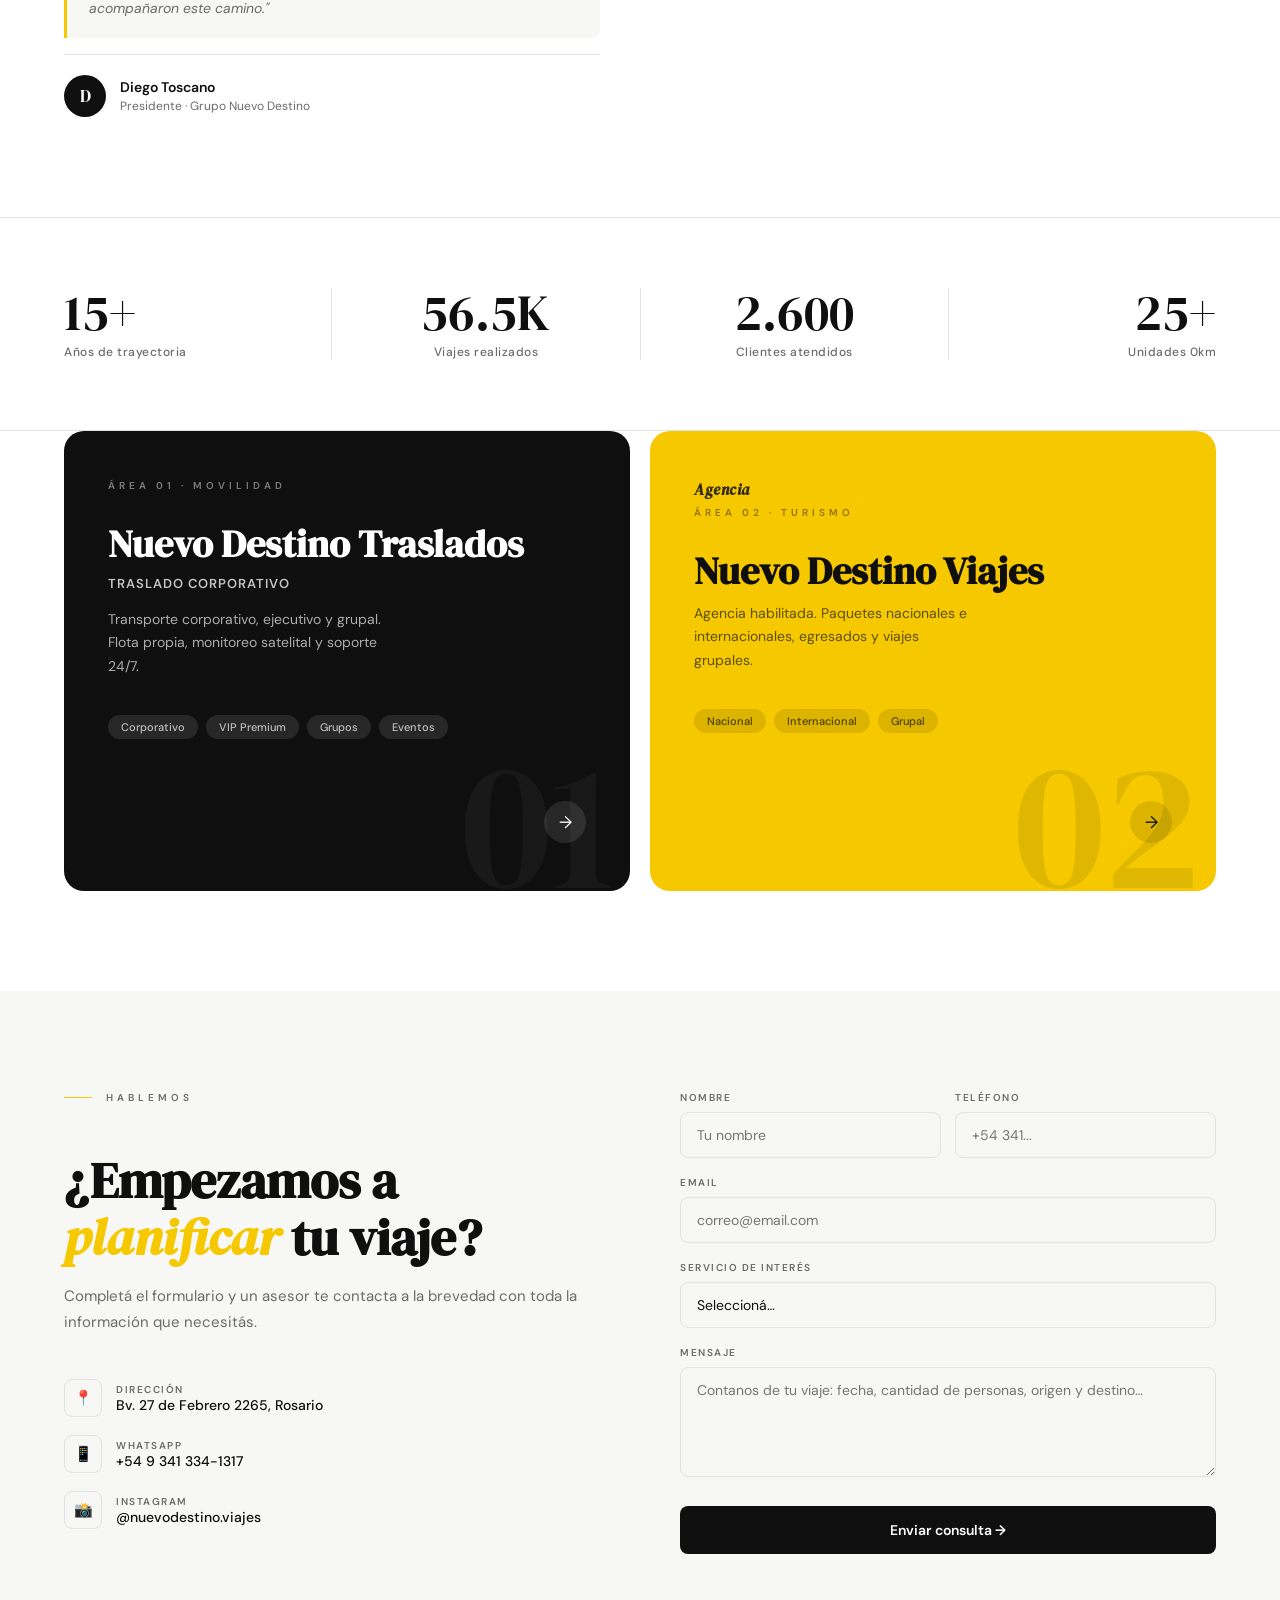
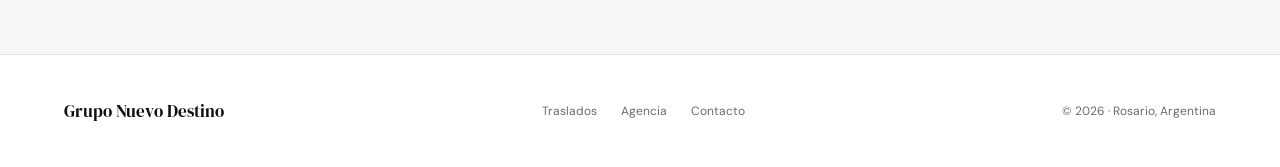
==== commit 022ab24c: "Update index.html" ====
--- a/agenciaweb/index.html
+++ b/agenciaweb/index.html
@@ -79,7 +79,7 @@
       <div class="stat-card">
         <div class="stat-card__body">
           <span class="stat-card__number" id="js-count-2" aria-live="polite">0</span>
-          <span class="stat-card__label" data-i18n="hero.stat2">Unidades 0km</span>
+          <span class="stat-card__label" data-i18n="hero.stat2">Unidades </span>
         </div>
         <span class="stat-card__dot" aria-hidden="true"></span>
       </div>
@@ -257,7 +257,6 @@
         <ul class="split-card__chips" role="list">
           <li class="split-card__chip" data-i18n="card2.chip1">Nacional</li>
           <li class="split-card__chip" data-i18n="card2.chip2">Internacional</li>
-          <li class="split-card__chip" data-i18n="card2.chip3">Egresados</li>
           <li class="split-card__chip" data-i18n="card2.chip4">Grupal</li>
         </ul>
       </div>
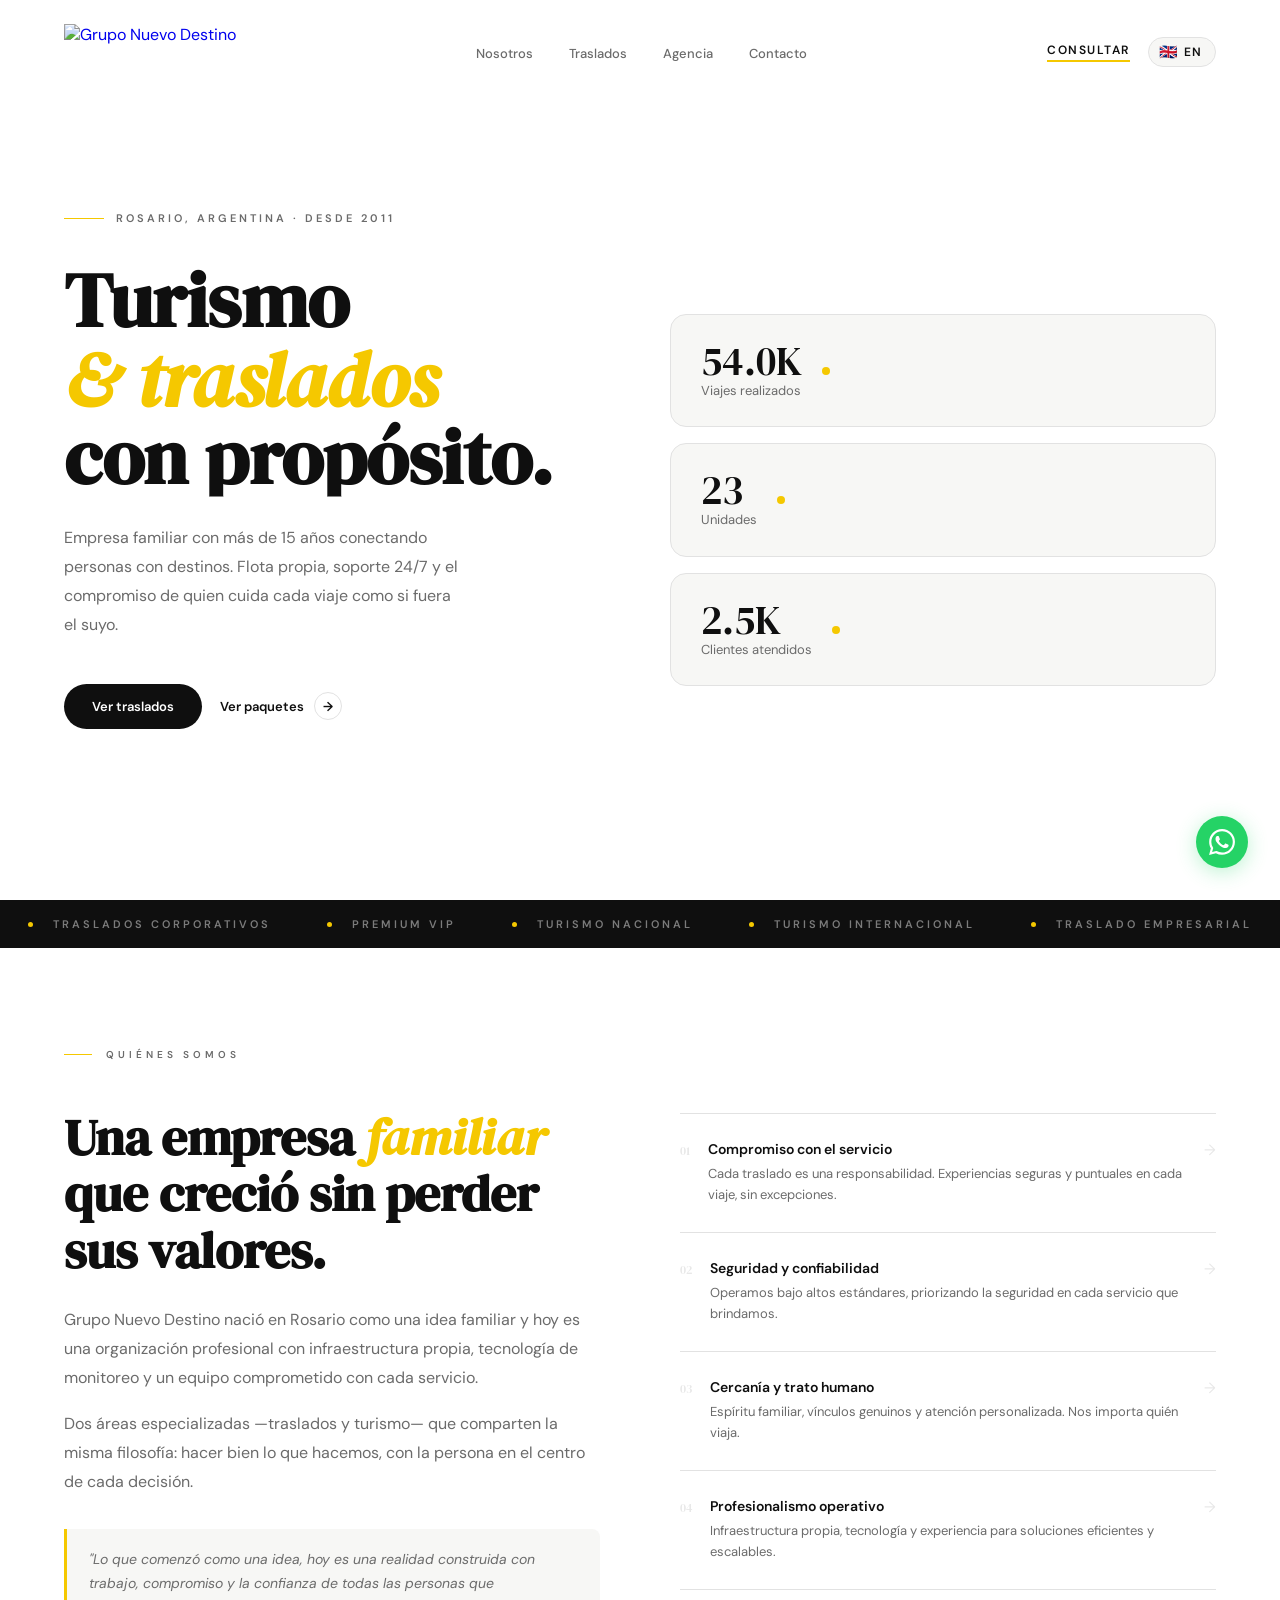
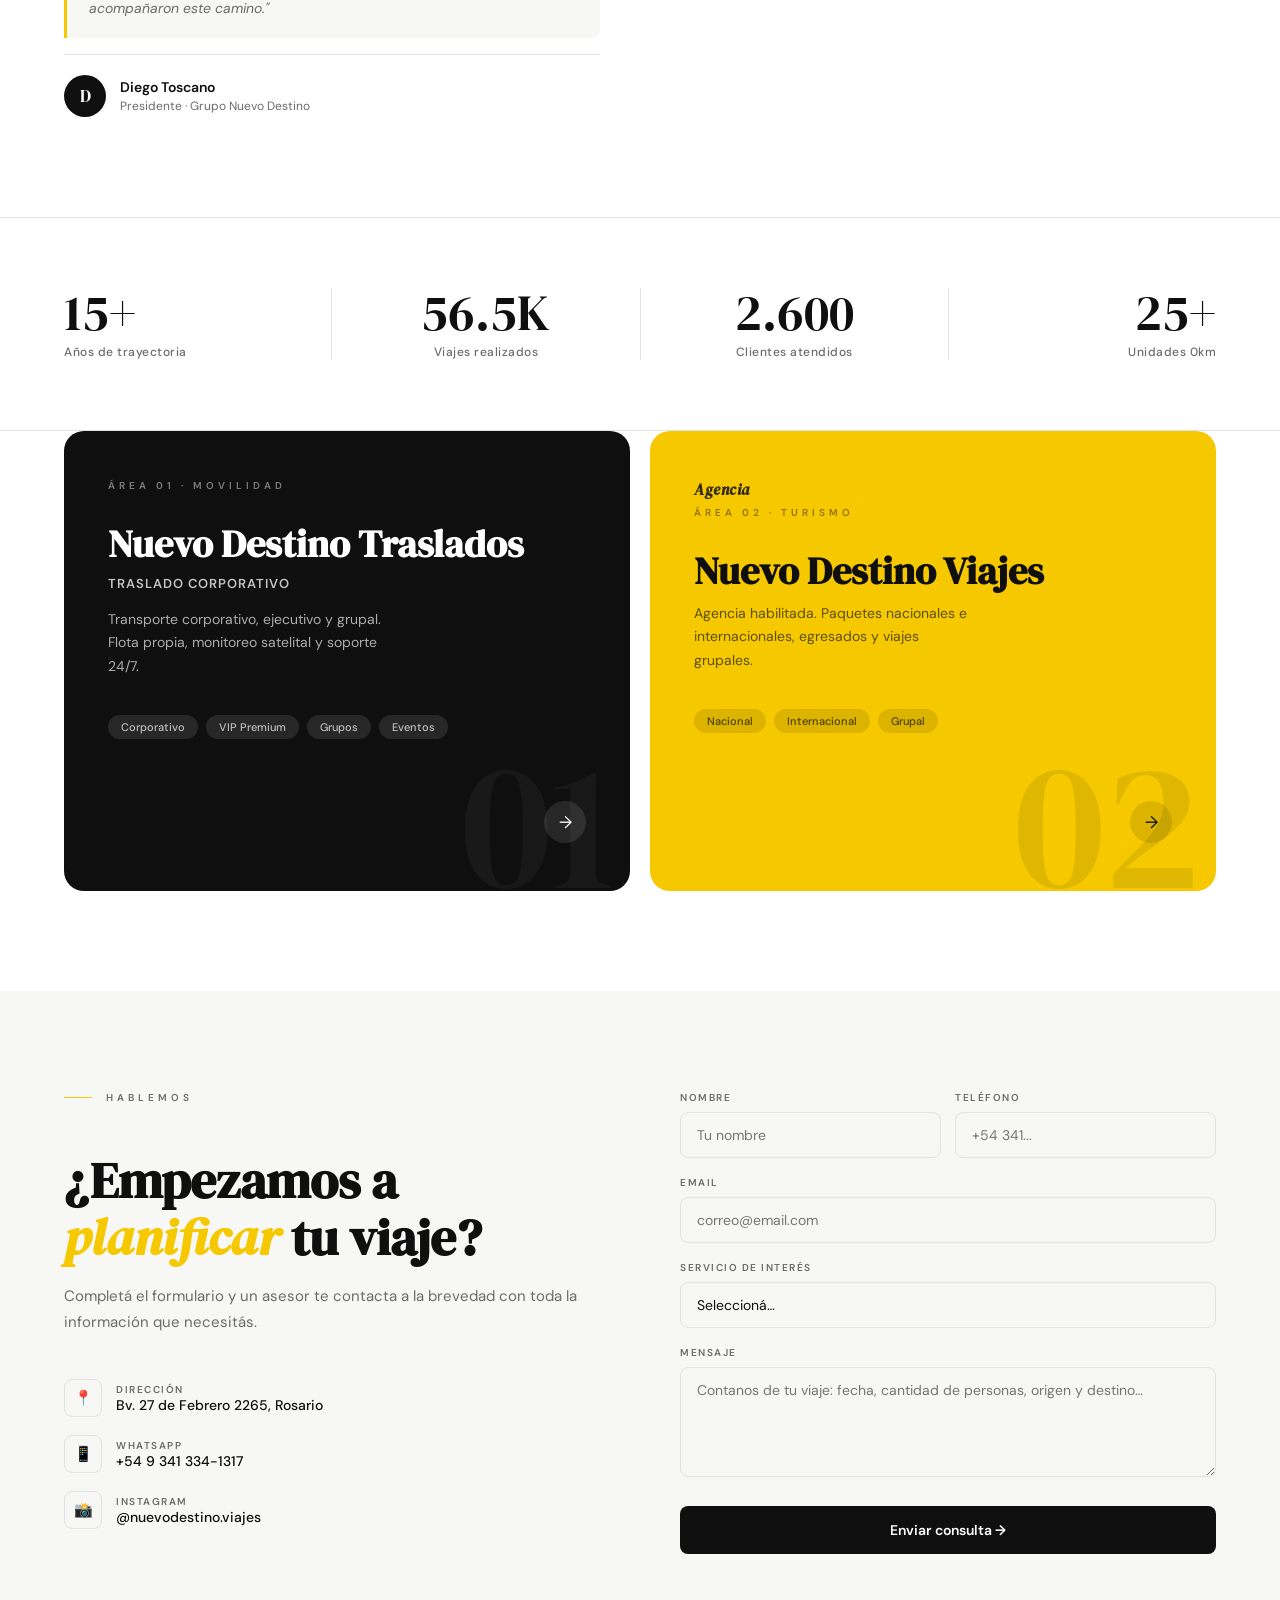
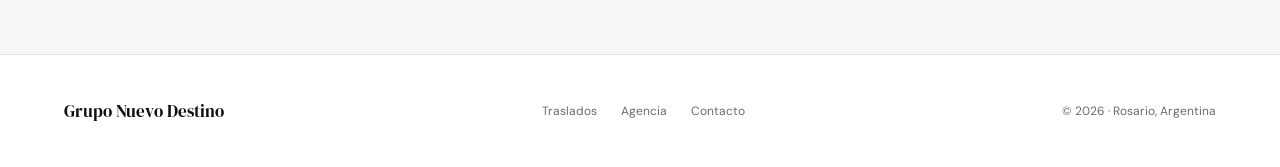
==== commit 957c73f7: "Update index.html" ====
--- a/agenciaweb/index.html
+++ b/agenciaweb/index.html
@@ -1,6 +1,8 @@
 <!DOCTYPE html>
 <html lang="es">
 <head>
+<meta name="description" content="Agencia de viajes en Rosario. Paquetes nacionales e internacionales, viajes grupales. Consultanos." />
+<meta name="keywords" content="agencia de viajes rosario, paquetes turísticos, viajes internacionales rosario" />
   <meta charset="UTF-8" />
   <meta name="viewport" content="width=device-width, initial-scale=1.0" />
   <title>Grupo Nuevo Destino</title>
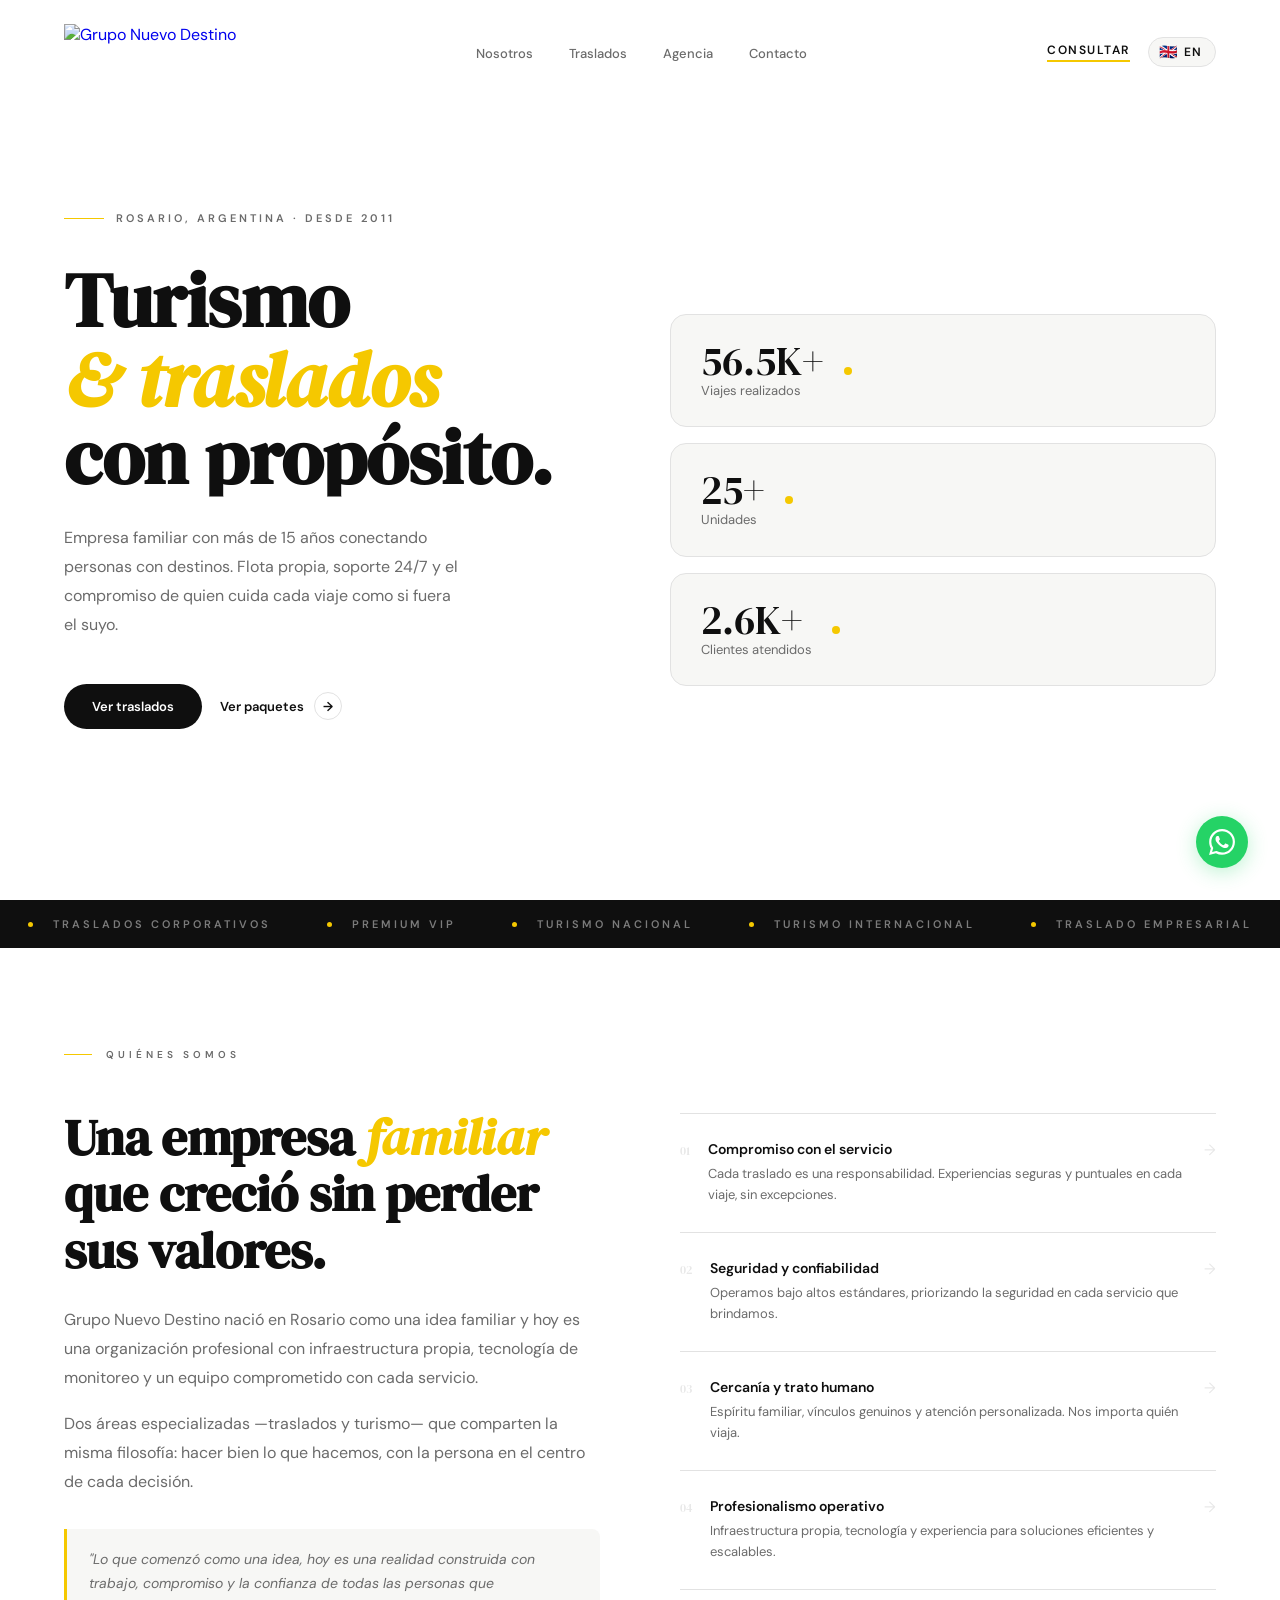
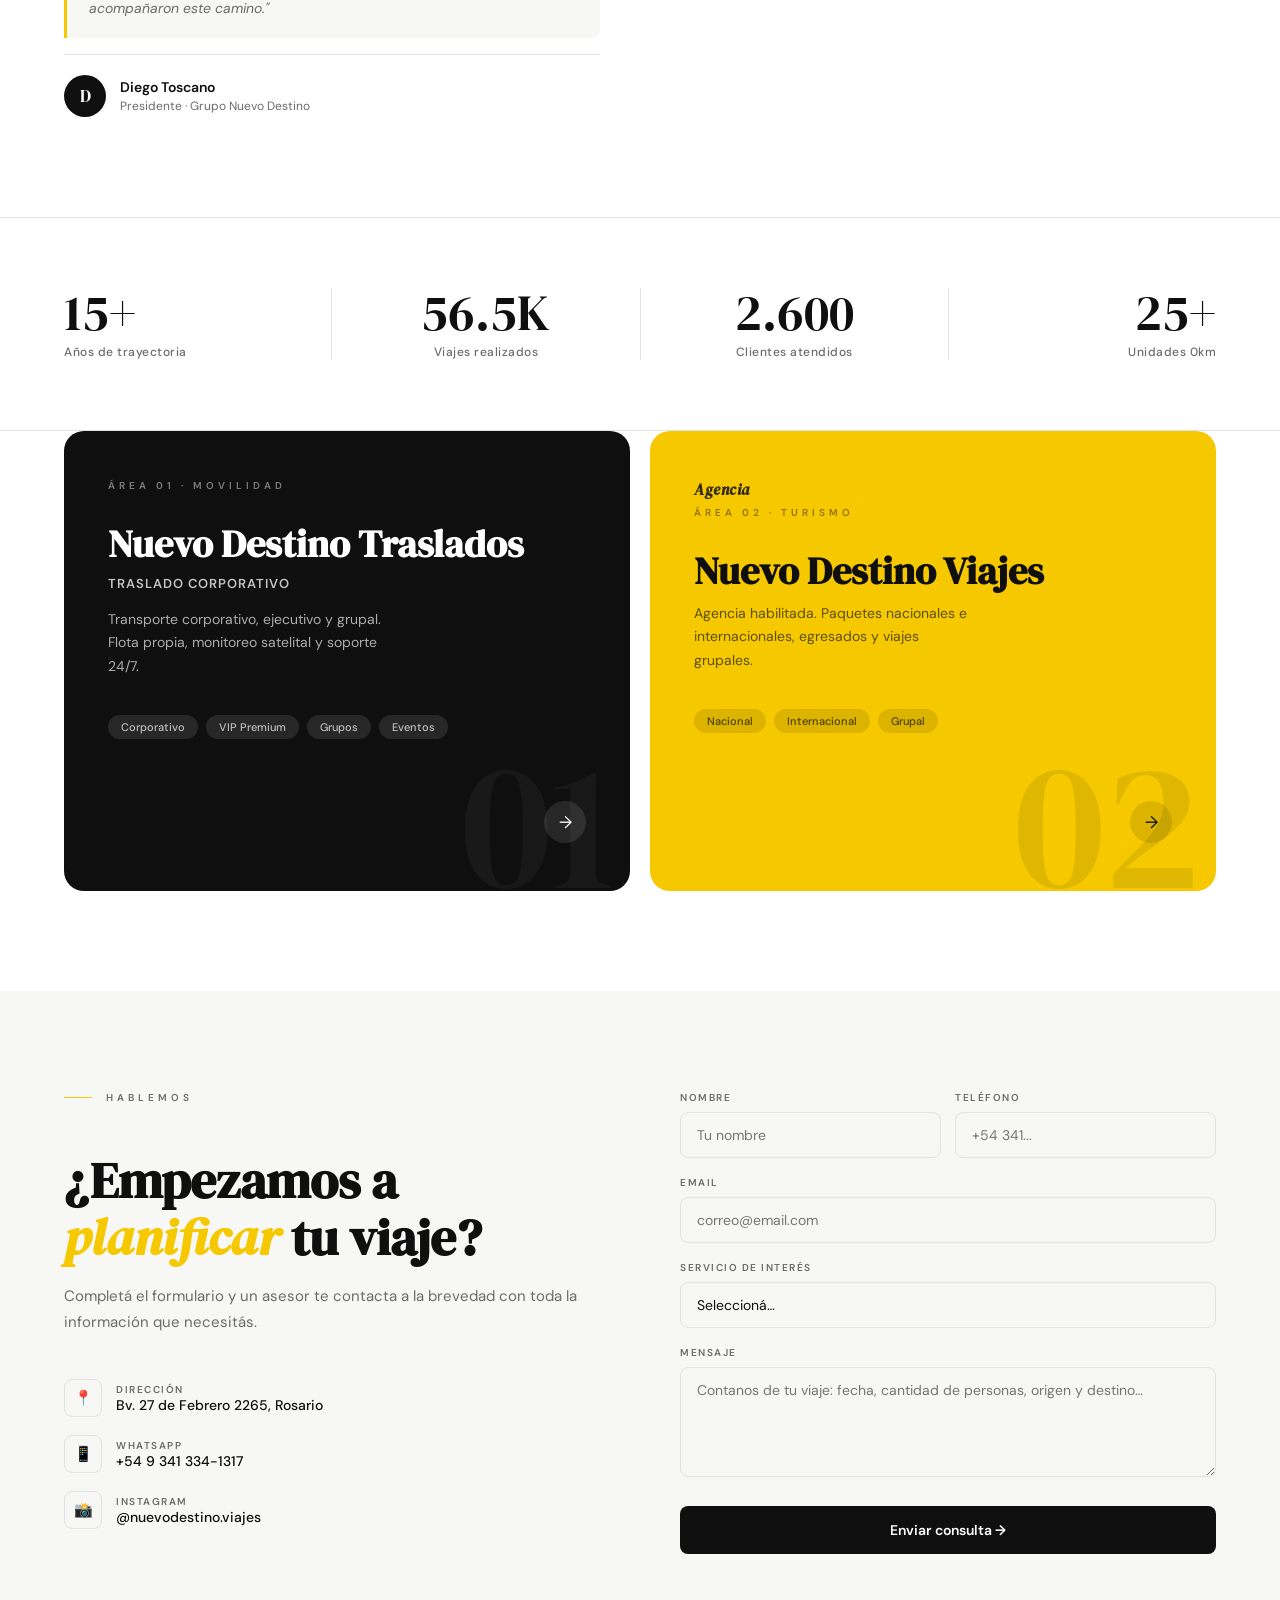
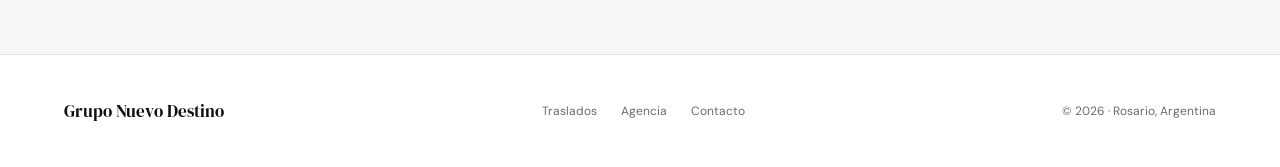
==== commit f0cde9c2: "Update index.html" ====
--- a/agenciaweb/index.html
+++ b/agenciaweb/index.html
@@ -1,6 +1,7 @@
 <!DOCTYPE html>
 <html lang="es">
 <head>
+  <title>Nuevo Destino Viajes | Inicio</title>
 <meta name="description" content="Agencia de viajes en Rosario. Paquetes nacionales e internacionales, viajes grupales. Consultanos." />
 <meta name="keywords" content="agencia de viajes rosario, paquetes turísticos, viajes internacionales rosario" />
   <meta charset="UTF-8" />
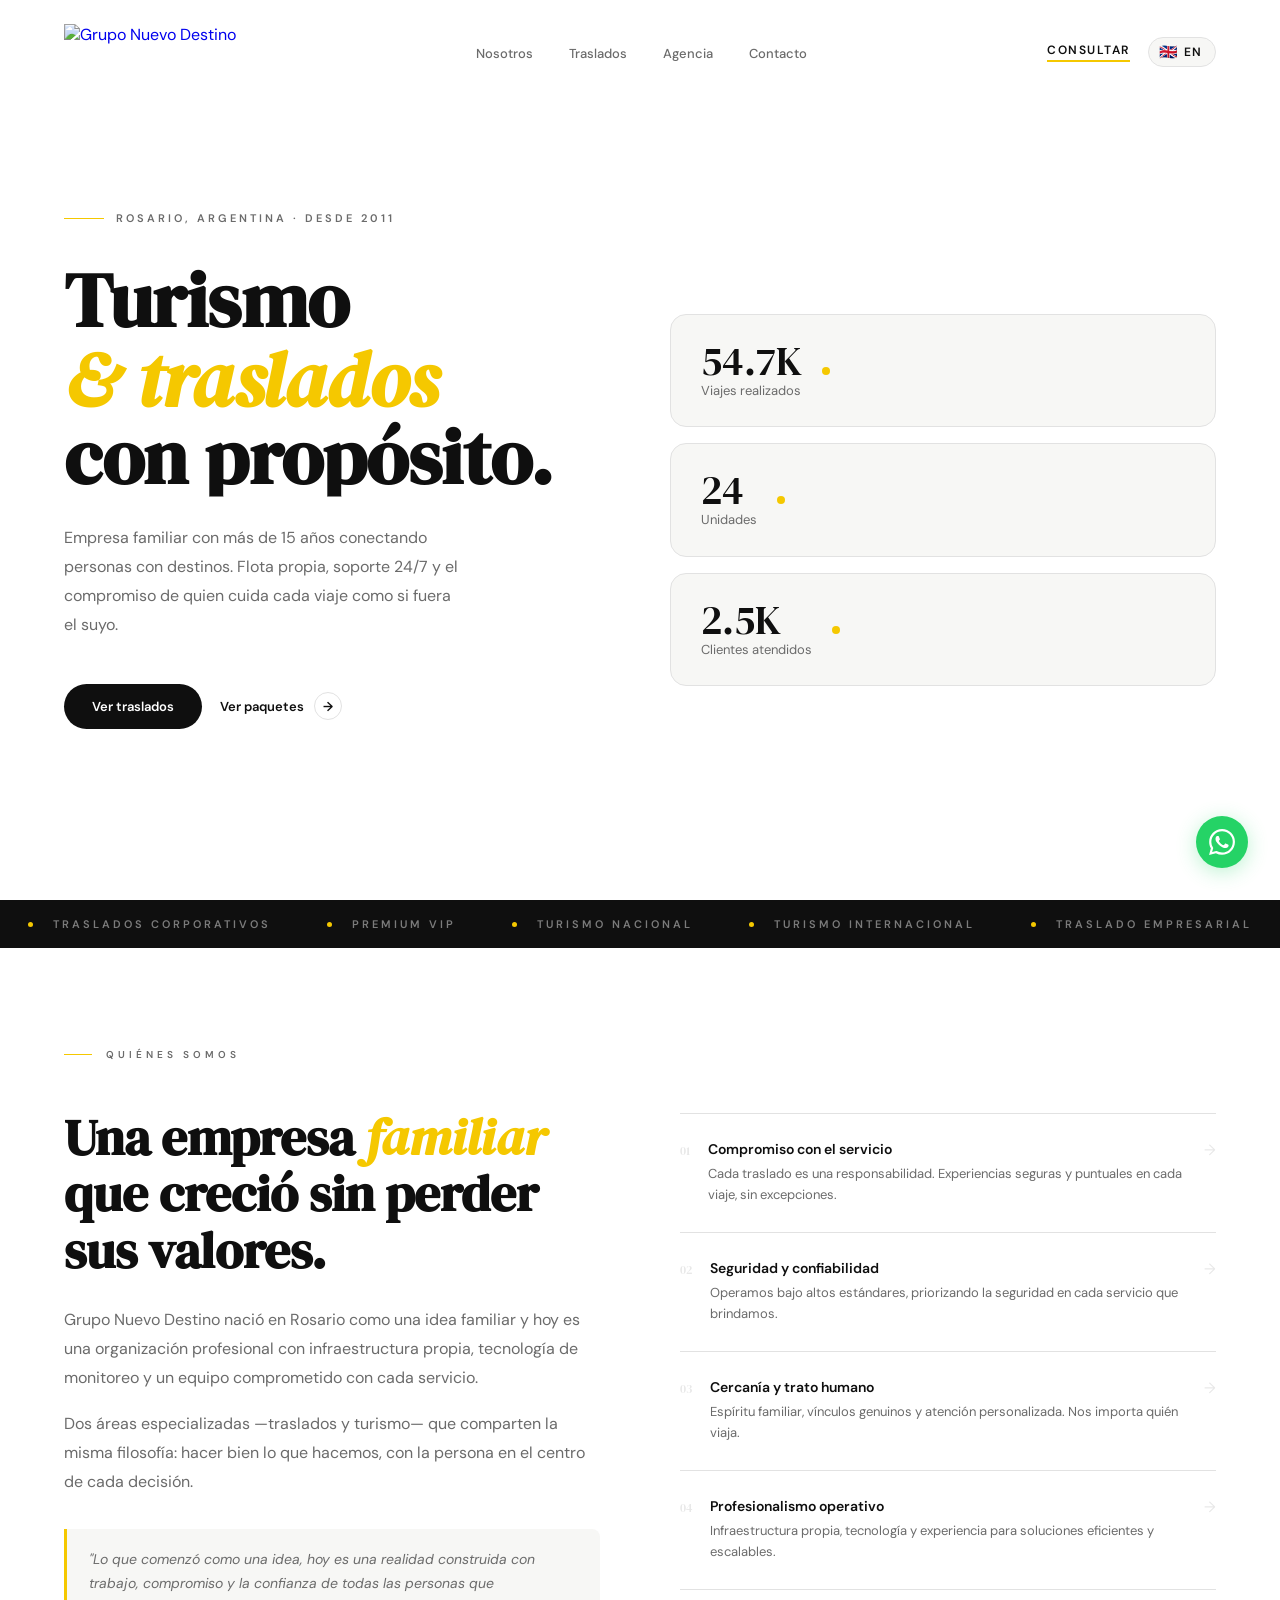
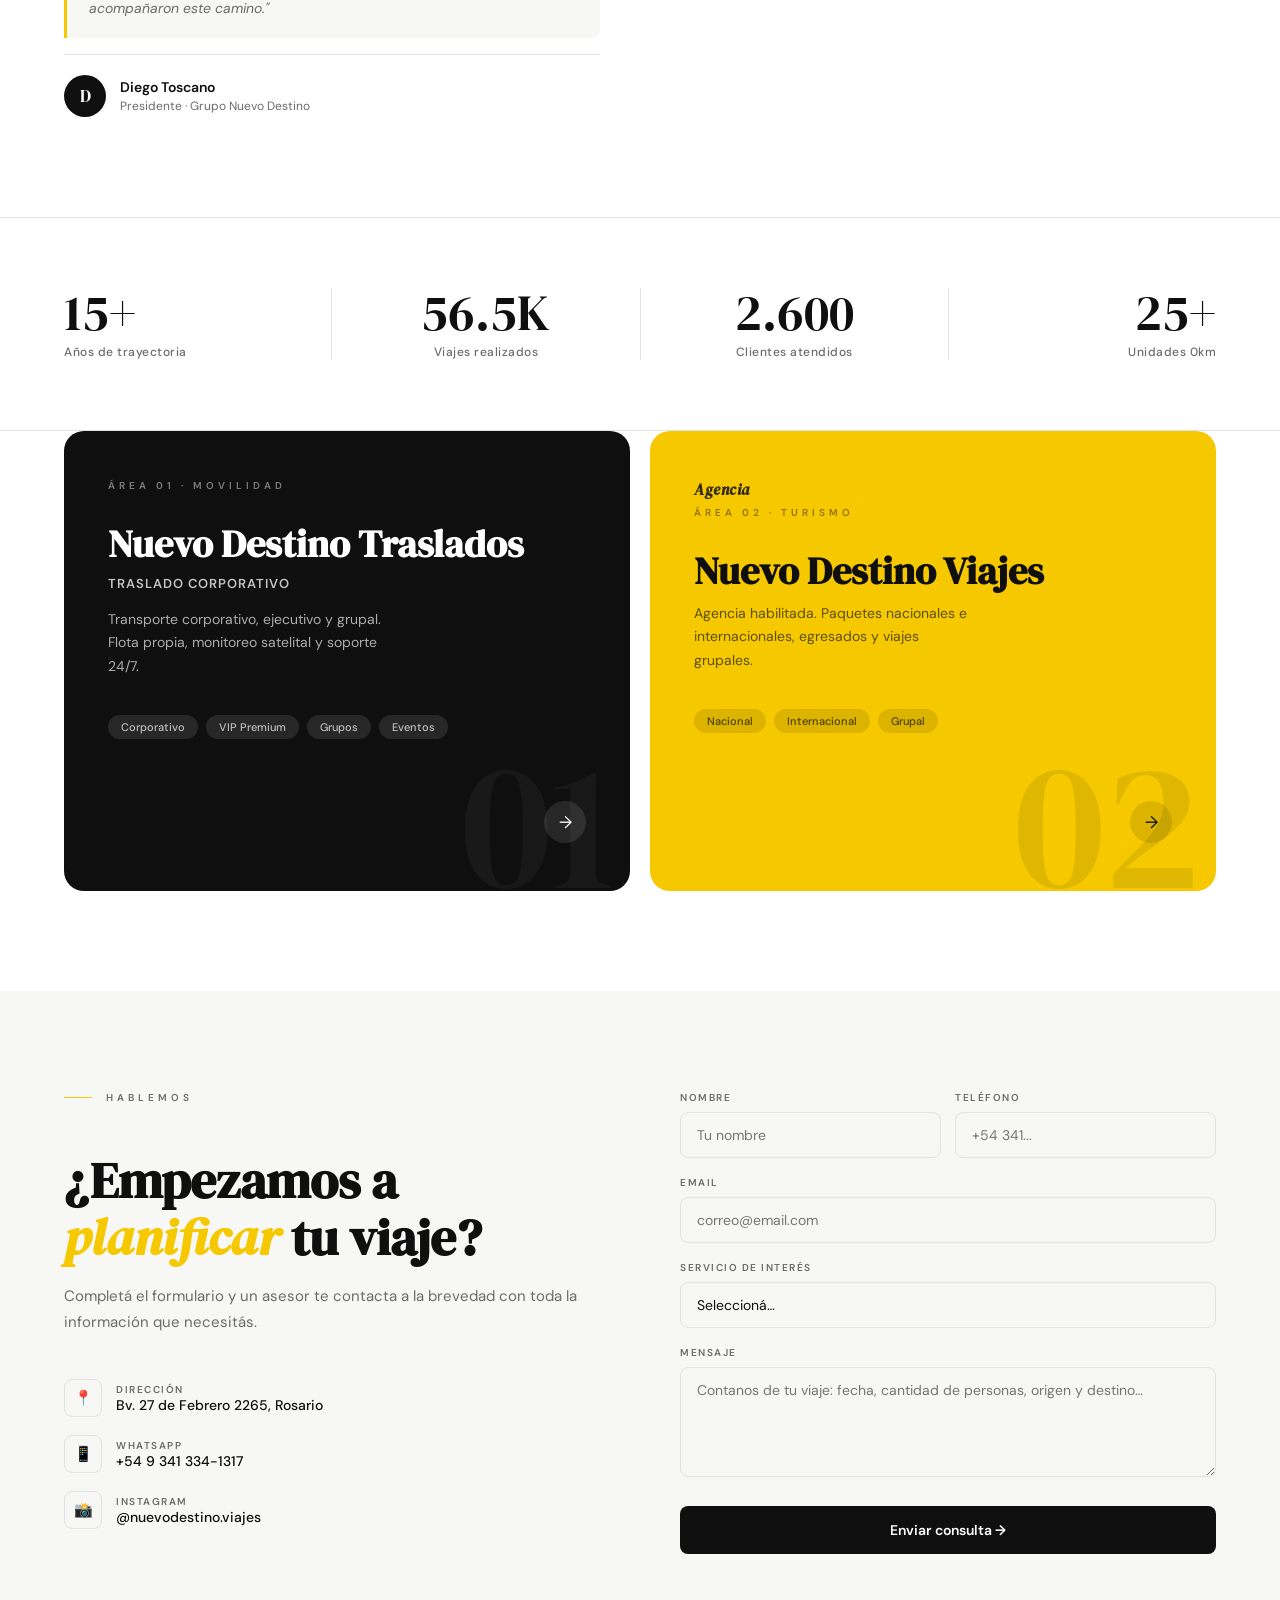
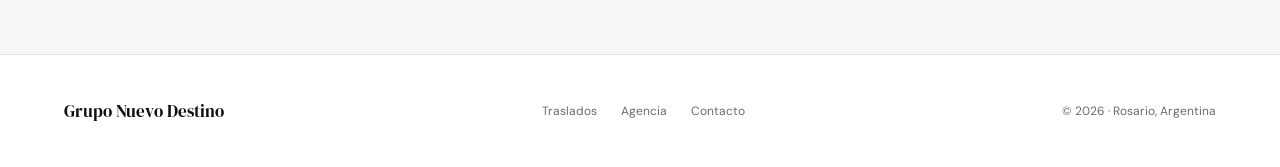
==== commit ea249c01: "Update index.html" ====
--- a/agenciaweb/index.html
+++ b/agenciaweb/index.html
@@ -2,6 +2,7 @@
 <html lang="es">
 <head>
   <title>Nuevo Destino Viajes | Inicio</title>
+  <link rel="icon" href="https://i.ibb.co/wrWjXyYJ/rh-SKI-removebg-preview.png">
 <meta name="description" content="Agencia de viajes en Rosario. Paquetes nacionales e internacionales, viajes grupales. Consultanos." />
 <meta name="keywords" content="agencia de viajes rosario, paquetes turísticos, viajes internacionales rosario" />
   <meta charset="UTF-8" />
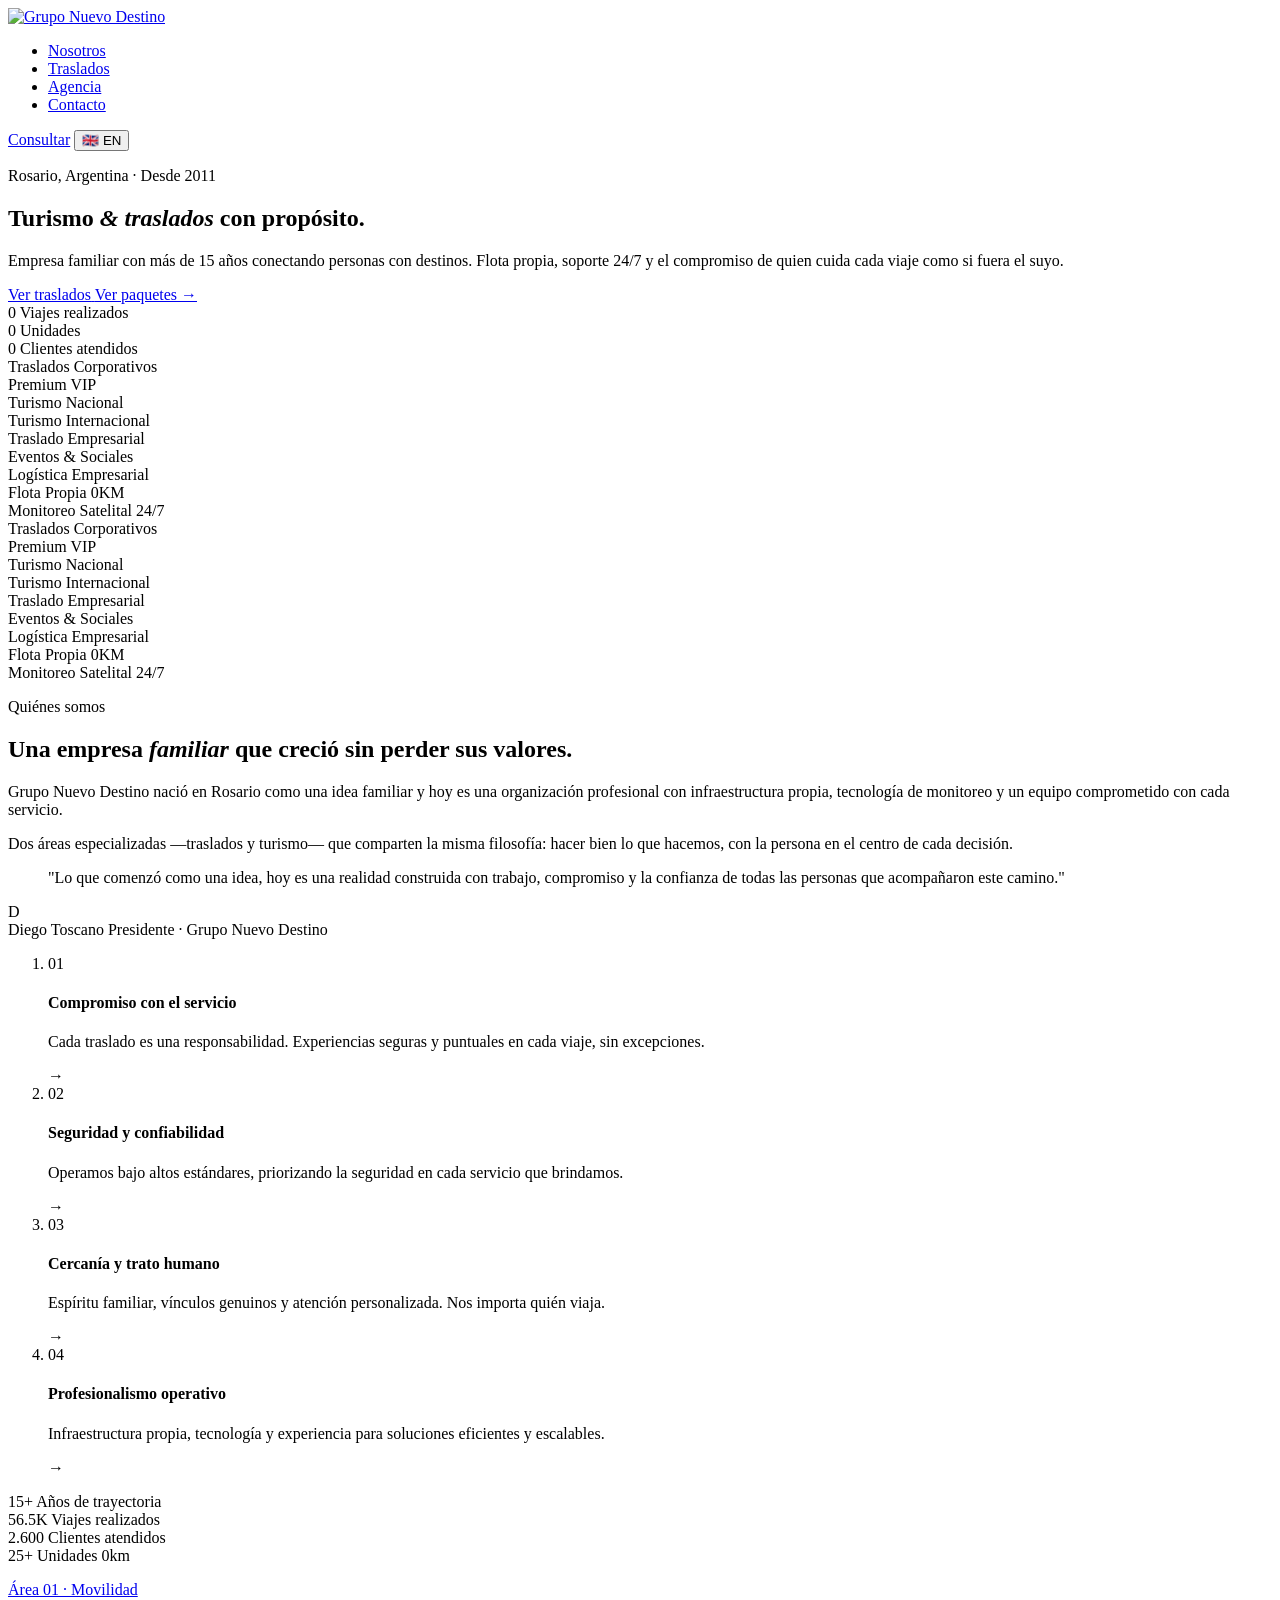
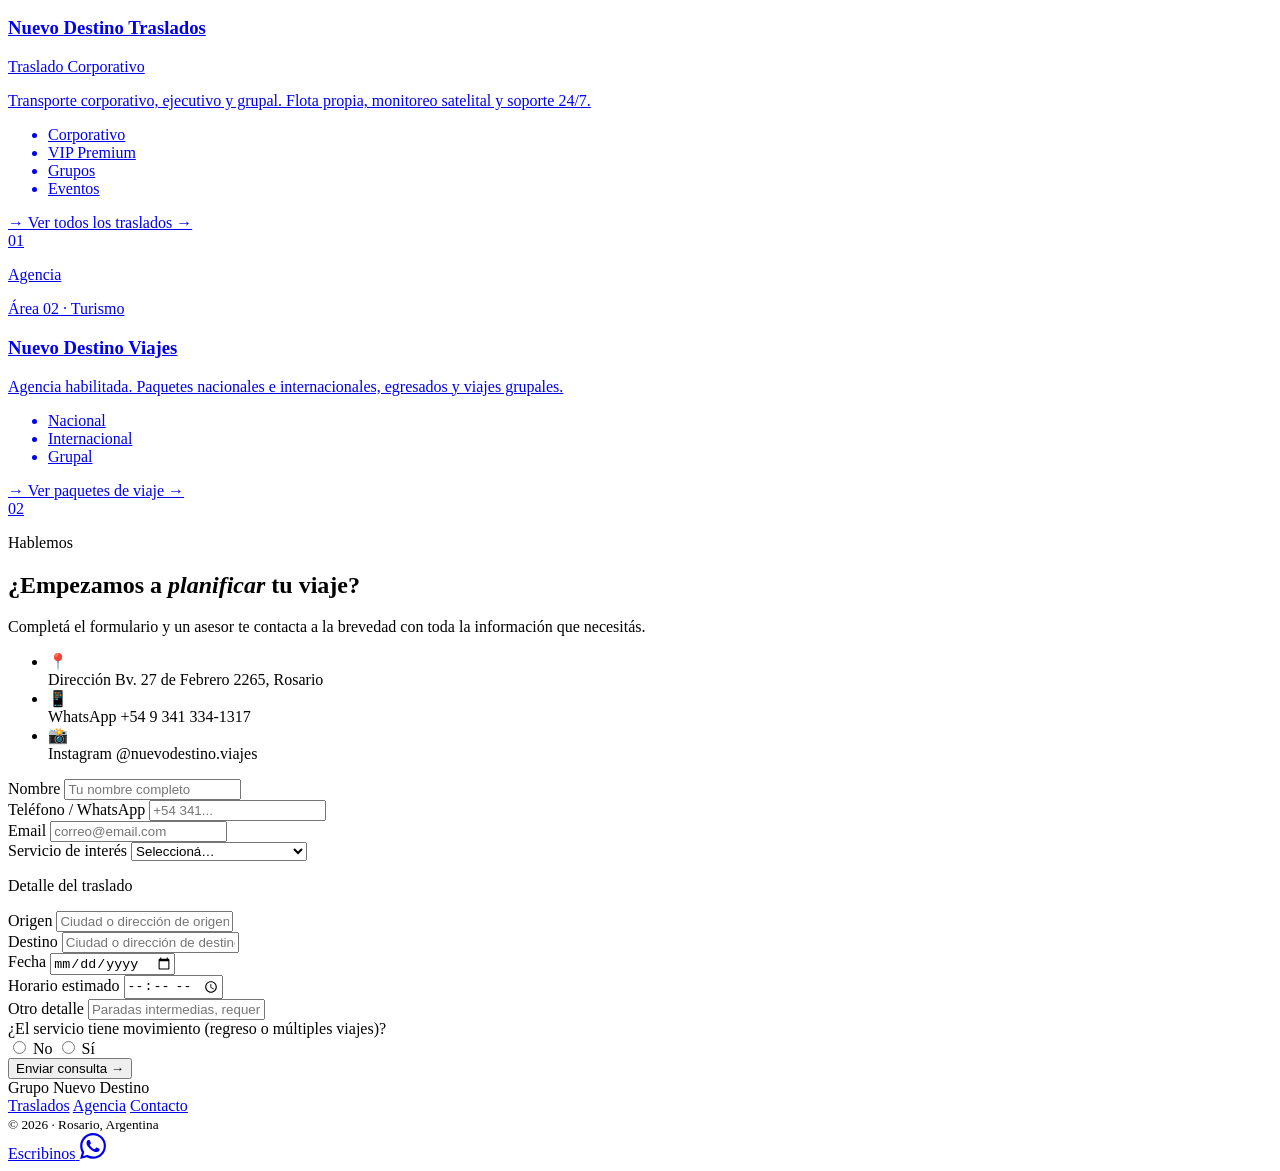
==== commit 08ecda7f: "Add initial index.html for travel agency website Initial commit of the index.html file for the trave" ====
--- a/agenciaweb/index.html
+++ b/agenciaweb/index.html
@@ -3,11 +3,10 @@
 <head>
   <title>Nuevo Destino Viajes | Inicio</title>
   <link rel="icon" href="https://i.ibb.co/wrWjXyYJ/rh-SKI-removebg-preview.png">
-<meta name="description" content="Agencia de viajes en Rosario. Paquetes nacionales e internacionales, viajes grupales. Consultanos." />
-<meta name="keywords" content="agencia de viajes rosario, paquetes turísticos, viajes internacionales rosario" />
+  <meta name="description" content="Agencia de viajes en Rosario. Paquetes nacionales e internacionales, viajes grupales. Consultanos." />
+  <meta name="keywords" content="agencia de viajes rosario, paquetes turísticos, viajes internacionales rosario" />
   <meta charset="UTF-8" />
   <meta name="viewport" content="width=device-width, initial-scale=1.0" />
-  <title>Grupo Nuevo Destino</title>
   <link rel="preconnect" href="https://fonts.googleapis.com" />
   <link href="https://fonts.googleapis.com/css2?family=DM+Serif+Display:ital@0;1&family=DM+Sans:wght@300;400;500;600&display=swap" rel="stylesheet" />
   <link rel="stylesheet" href="index.css" />
@@ -232,7 +231,6 @@
       <div class="split-card__content">
         <p class="split-card__label" data-i18n="card1.area">Área 01 · Movilidad</p>
         <h3 class="split-card__heading" data-i18n="card1.heading">Nuevo Destino Traslados</h3>
-        <!-- NEW: subtitle under title -->
         <p class="split-card__subtitle" data-i18n="card1.subtitle">Traslado Corporativo</p>
         <p class="split-card__desc" data-i18n="card1.desc">Transporte corporativo, ejecutivo y grupal. Flota propia, monitoreo satelital y soporte 24/7.</p>
         <ul class="split-card__chips" role="list">
@@ -242,7 +240,6 @@
           <li class="split-card__chip" data-i18n="card1.chip4">Eventos</li>
         </ul>
       </div>
-      <!-- Arrow with tooltip -->
       <div class="split-card__arrow-wrap">
         <span class="split-card__arrow" aria-hidden="true">→</span>
         <span class="split-card__arrow-tooltip" data-i18n="card1.tooltip">Ver todos los traslados →</span>
@@ -253,7 +250,6 @@
     <!-- YELLOW card: Viajes -->
     <a href="agencia.html" class="split-card split-card--yellow" data-reveal="right" aria-label="Nuevo Destino Viajes">
       <div class="split-card__content">
-        <!-- NEW: "agencia" label above heading -->
         <p class="split-card__super-label" data-i18n="card2.superLabel">Agencia</p>
         <p class="split-card__label" data-i18n="card2.area">Área 02 · Turismo</p>
         <h3 class="split-card__heading" data-i18n="card2.heading">Nuevo Destino Viajes</h3>
@@ -264,7 +260,6 @@
           <li class="split-card__chip" data-i18n="card2.chip4">Grupal</li>
         </ul>
       </div>
-      <!-- Arrow with tooltip -->
       <div class="split-card__arrow-wrap">
         <span class="split-card__arrow" aria-hidden="true">→</span>
         <span class="split-card__arrow-tooltip" data-i18n="card2.tooltip">Ver paquetes de viaje →</span>
@@ -315,45 +310,98 @@
     <!-- Right: form -->
     <div class="contact__form-wrap" data-reveal="right">
       <form class="contact-form" id="js-contact-form" novalidate>
+
+        <!-- Datos personales -->
         <div class="form-row">
           <div class="form-field">
-            <label class="form-field__label" for="c-name" data-i18n="form.name.label">Nombre</label>
-            <input class="form-field__input" id="c-name" type="text" placeholder="Tu nombre" required data-i18n-ph="form.name.ph" />
-          </div>
-          <div class="form-field">
-            <label class="form-field__label" for="c-phone" data-i18n="form.phone.label">Teléfono</label>
+            <label class="form-field__label" for="c-name">Nombre</label>
+            <input class="form-field__input" id="c-name" type="text" placeholder="Tu nombre completo" required />
+          </div>
+          <div class="form-field">
+            <label class="form-field__label" for="c-phone">Teléfono / WhatsApp</label>
             <input class="form-field__input" id="c-phone" type="tel" placeholder="+54 341..." />
           </div>
         </div>
+
         <div class="form-field">
-          <label class="form-field__label" for="c-email" data-i18n="form.email.label">Email</label>
+          <label class="form-field__label" for="c-email">Email</label>
           <input class="form-field__input" id="c-email" type="email" placeholder="correo@email.com" required />
         </div>
+
         <div class="form-field">
-          <label class="form-field__label" for="c-service" data-i18n="form.service.label">Servicio de interés</label>
+          <label class="form-field__label" for="c-service">Servicio de interés</label>
           <select class="form-field__input" id="c-service">
-            <option value="" data-i18n="form.service.opt0">Seleccioná…</option>
-            <option data-i18n="form.service.opt1">Traslados corporativos</option>
-            <option data-i18n="form.service.opt2">Traslados ejecutivos / VIP</option>
-            <option data-i18n="form.service.opt3">Alquiler de unidad</option>
-            <option data-i18n="form.service.opt4">Turismo nacional</option>
-            <option data-i18n="form.service.opt5">Turismo internacional</option>
-            <option data-i18n="form.service.opt6">Eventos</option>
-            <option data-i18n="form.service.opt7">Otro</option>
+            <option value="">Seleccioná…</option>
+            <option>Traslados corporativos</option>
+            <option>Traslados ejecutivos / VIP</option>
+            <option>Alquiler de unidad</option>
+            <option>Turismo nacional</option>
+            <option>Turismo internacional</option>
+            <option>Eventos</option>
+            <option>Otro</option>
           </select>
         </div>
+
+        <!-- Detalle del traslado -->
+        <p class="form-section-title">Detalle del traslado</p>
+
+        <div class="form-row">
+          <div class="form-field">
+            <label class="form-field__label" for="c-origen">Origen</label>
+            <input class="form-field__input" id="c-origen" type="text" placeholder="Ciudad o dirección de origen" />
+          </div>
+          <div class="form-field">
+            <label class="form-field__label" for="c-destino">Destino</label>
+            <input class="form-field__input" id="c-destino" type="text" placeholder="Ciudad o dirección de destino" />
+          </div>
+        </div>
+
+        <div class="form-row">
+          <div class="form-field">
+            <label class="form-field__label" for="c-fecha">Fecha</label>
+            <input class="form-field__input" id="c-fecha" type="date" />
+          </div>
+          <div class="form-field">
+            <label class="form-field__label" for="c-horario">Horario estimado</label>
+            <input class="form-field__input" id="c-horario" type="time" />
+          </div>
+        </div>
+
         <div class="form-field">
-          <label class="form-field__label" for="c-msg" data-i18n="form.msg.label">Mensaje</label>
-          <textarea
-            class="form-field__input form-field__input--textarea"
-            id="c-msg"
-            placeholder="Contanos de tu viaje: fecha, cantidad de personas, origen y destino…"
-            data-i18n-ph="form.msg.ph"
-          ></textarea>
-        </div>
+          <label class="form-field__label" for="c-otro">Otro detalle</label>
+          <input class="form-field__input" id="c-otro" type="text" placeholder="Paradas intermedias, requerimientos especiales, etc." />
+        </div>
+
+        <!-- ¿Tiene movimiento? -->
+        <div class="form-field">
+          <label class="form-field__label">¿El servicio tiene movimiento (regreso o múltiples viajes)?</label>
+          <div class="form-radio-group" role="group" aria-label="¿Tiene movimiento?">
+            <label class="form-radio">
+              <input type="radio" name="c-movimiento" id="c-mov-no" value="no" />
+              <span class="form-radio__label">No</span>
+            </label>
+            <label class="form-radio">
+              <input type="radio" name="c-movimiento" id="c-mov-si" value="si" />
+              <span class="form-radio__label">Sí</span>
+            </label>
+          </div>
+        </div>
+
+        <!-- Campo condicional -->
+        <div class="form-field" id="js-index-movimiento-detalle" hidden>
+          <label class="form-field__label" for="c-mov-detalle">¿A dónde es el movimiento?</label>
+          <input
+            class="form-field__input"
+            id="c-mov-detalle"
+            type="text"
+            placeholder="Ej: Regreso a Rosario el mismo día, o viaje Rosario → Buenos Aires → Córdoba"
+          />
+        </div>
+
         <button class="btn btn--submit btn--full" type="submit">
           <span data-i18n="form.submit">Enviar consulta →</span>
         </button>
+
       </form>
     </div>
   </section>
